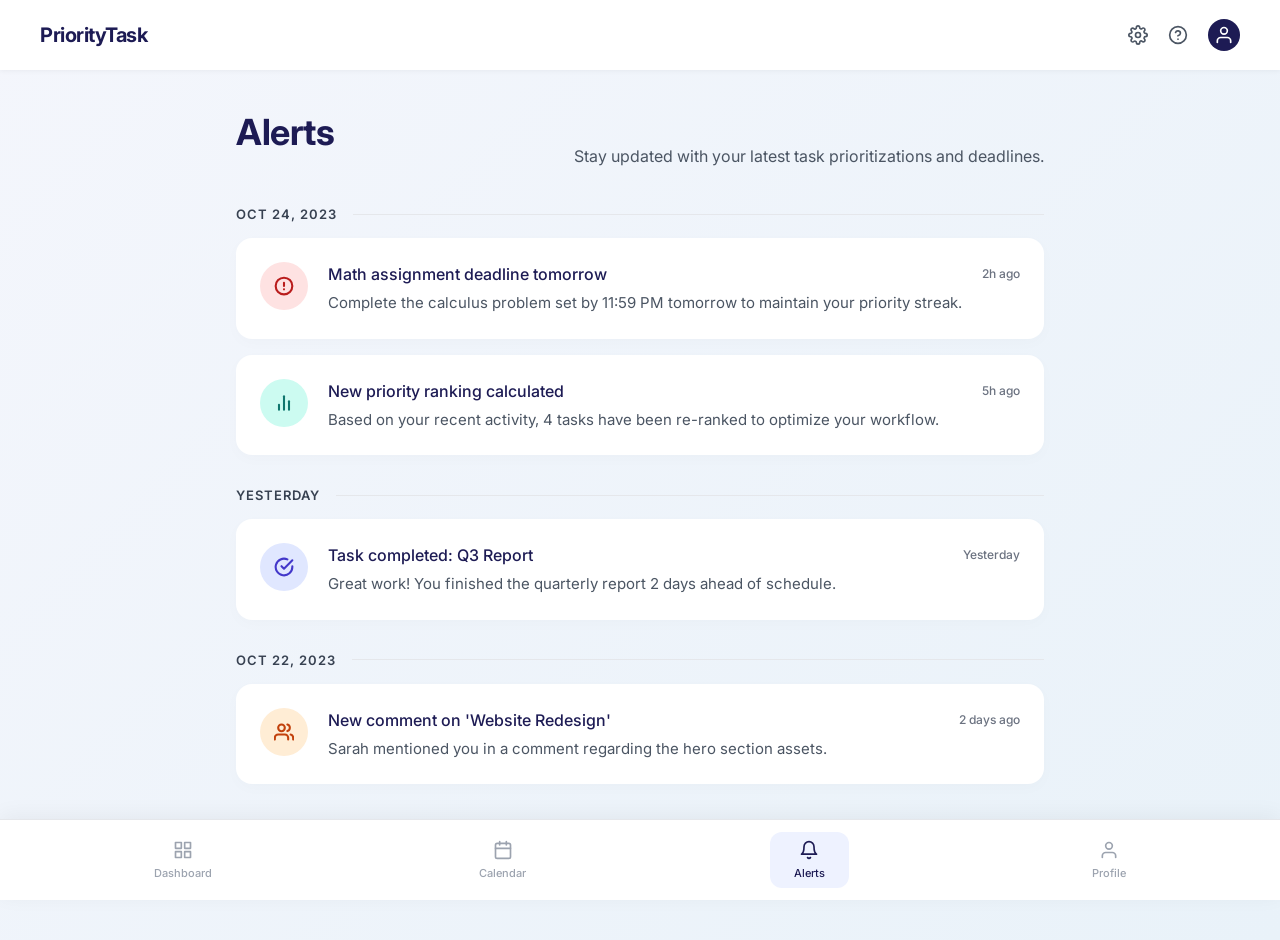
==== frontend/alerts.html @ e5fe0c0c "fe-dashboard" ====
<!DOCTYPE html>
<html lang="en">
<head>
    <meta charset="UTF-8">
    <meta name="viewport" content="width=device-width, initial-scale=1.0">
    <title>PriorityTask - Alerts</title>
    <link href="https://fonts.googleapis.com/css2?family=Inter:wght@400;500;600;700&display=swap" rel="stylesheet">
    <link rel="stylesheet" href="css/style.css">
</head>
<body>

    <nav class="top-nav">
        <div class="logo-text">PriorityTask</div>
        
        <div class="nav-icons">
            <div class="icon-btn">
                <svg width="22" height="22" viewBox="0 0 24 24" fill="none" stroke="currentColor" stroke-width="2" stroke-linecap="round" stroke-linejoin="round"><circle cx="12" cy="12" r="3"/><path d="M19.4 15a1.65 1.65 0 0 0 .33 1.82l.06.06a2 2 0 0 1 0 2.83 2 2 0 0 1-2.83 0l-.06-.06a1.65 1.65 0 0 0-1.82-.33 1.65 1.65 0 0 0-1 1.51V21a2 2 0 0 1-2 2 2 2 0 0 1-2-2v-.09A1.65 1.65 0 0 0 9 19.4a1.65 1.65 0 0 0-1.82.33l-.06.06a2 2 0 0 1-2.83 0 2 2 0 0 1 0-2.83l.06-.06a1.65 1.65 0 0 0 .33-1.82 1.65 1.65 0 0 0-1.51-1H3a2 2 0 0 1-2-2 2 2 0 0 1 2-2h.09A1.65 1.65 0 0 0 4.6 9a1.65 1.65 0 0 0-.33-1.82l-.06-.06a2 2 0 0 1 0-2.83 2 2 0 0 1 2.83 0l.06.06a1.65 1.65 0 0 0 1.82.33H9a1.65 1.65 0 0 0 1-1.51V3a2 2 0 0 1 2-2 2 2 0 0 1 2 2v.09a1.65 1.65 0 0 0 1 1.51 1.65 1.65 0 0 0 1.82-.33l.06-.06a2 2 0 0 1 2.83 0 2 2 0 0 1 0 2.83l-.06.06a1.65 1.65 0 0 0-.33 1.82V9a1.65 1.65 0 0 0 1.51 1H21a2 2 0 0 1 2 2 2 2 0 0 1-2 2h-.09a1.65 1.65 0 0 0-1.51 1z"/></svg>
            </div>
            <div class="icon-btn">
                <svg width="22" height="22" viewBox="0 0 24 24" fill="none" stroke="currentColor" stroke-width="2" stroke-linecap="round" stroke-linejoin="round"><circle cx="12" cy="12" r="10"/><path d="M9.09 9a3 3 0 0 1 5.83 1c0 2-3 3-3 3"/><line x1="12" y1="17" x2="12.01" y2="17"/></svg>
            </div>
            <div class="profile-avatar">
                <svg width="20" height="20" viewBox="0 0 24 24" fill="none" stroke="currentColor" stroke-width="2" stroke-linecap="round" stroke-linejoin="round"><path d="M20 21v-2a4 4 0 0 0-4-4H8a4 4 0 0 0-4 4v2"/><circle cx="12" cy="7" r="4"/></svg>
            </div>
        </div>
    </nav>

    <main class="container">
        
        <header class="page-header">
            <h1 class="page-title">Alerts</h1>
            <p class="page-subtitle">Stay updated with your latest task prioritizations and deadlines.</p>
        </header>

        <div class="date-divider">
            <span class="date-text">OCT 24, 2023</span>
            <div class="date-line"></div>
        </div>

        <div class="alert-card">
            <div class="alert-icon-box bg-red">
                <svg width="20" height="20" viewBox="0 0 24 24" fill="none" stroke="currentColor" stroke-width="2.5" stroke-linecap="round" stroke-linejoin="round"><circle cx="12" cy="12" r="10"/><line x1="12" y1="8" x2="12" y2="12"/><line x1="12" y1="16" x2="12.01" y2="16"/></svg>
            </div>
            <div class="alert-content">
                <h3 class="alert-title">Math assignment deadline tomorrow</h3>
                <p class="alert-desc">Complete the calculus problem set by 11:59 PM tomorrow to maintain your priority streak.</p>
            </div>
            <div class="alert-time">2h ago</div>
        </div>

        <div class="alert-card">
            <div class="alert-icon-box bg-teal">
                <svg width="20" height="20" viewBox="0 0 24 24" fill="none" stroke="currentColor" stroke-width="2.5" stroke-linecap="round" stroke-linejoin="round"><line x1="18" y1="20" x2="18" y2="10"/><line x1="12" y1="20" x2="12" y2="4"/><line x1="6" y1="20" x2="6" y2="14"/></svg>
            </div>
            <div class="alert-content">
                <h3 class="alert-title">New priority ranking calculated</h3>
                <p class="alert-desc">Based on your recent activity, 4 tasks have been re-ranked to optimize your workflow.</p>
            </div>
            <div class="alert-time">5h ago</div>
        </div>

        <div class="date-divider">
            <span class="date-text">YESTERDAY</span>
            <div class="date-line"></div>
        </div>

        <div class="alert-card">
            <div class="alert-icon-box bg-purple">
                <svg width="20" height="20" viewBox="0 0 24 24" fill="none" stroke="currentColor" stroke-width="2.5" stroke-linecap="round" stroke-linejoin="round"><path d="M22 11.08V12a10 10 0 1 1-5.93-9.14"/><polyline points="22 4 12 14.01 9 11.01"/></svg>
            </div>
            <div class="alert-content">
                <h3 class="alert-title">Task completed: Q3 Report</h3>
                <p class="alert-desc">Great work! You finished the quarterly report 2 days ahead of schedule.</p>
            </div>
            <div class="alert-time">Yesterday</div>
        </div>

        <div class="date-divider">
            <span class="date-text">OCT 22, 2023</span>
            <div class="date-line"></div>
        </div>

        <div class="alert-card">
            <div class="alert-icon-box bg-orange">
                <svg width="20" height="20" viewBox="0 0 24 24" fill="none" stroke="currentColor" stroke-width="2.5" stroke-linecap="round" stroke-linejoin="round"><path d="M17 21v-2a4 4 0 0 0-4-4H5a4 4 0 0 0-4 4v2"/><circle cx="9" cy="7" r="4"/><path d="M23 21v-2a4 4 0 0 0-3-3.87"/><path d="M16 3.13a4 4 0 0 1 0 7.75"/></svg>
            </div>
            <div class="alert-content">
                <h3 class="alert-title">New comment on 'Website Redesign'</h3>
                <p class="alert-desc">Sarah mentioned you in a comment regarding the hero section assets.</p>
            </div>
            <div class="alert-time">2 days ago</div>
        </div>

    </main>

    <nav class="bottom-nav">
        <a href="dashboard.html" class="nav-item">
            <svg width="24" height="24" viewBox="0 0 24 24" fill="none" stroke="currentColor" stroke-width="2" stroke-linecap="round" stroke-linejoin="round"><rect x="3" y="3" width="7" height="7"/><rect x="14" y="3" width="7" height="7"/><rect x="14" y="14" width="7" height="7"/><rect x="3" y="14" width="7" height="7"/></svg>
            <span>Dashboard</span>
        </a>
        <a href="calendar.html" class="nav-item">
            <svg width="24" height="24" viewBox="0 0 24 24" fill="none" stroke="currentColor" stroke-width="2" stroke-linecap="round" stroke-linejoin="round"><rect x="3" y="4" width="18" height="18" rx="2" ry="2"/><line x1="16" y1="2" x2="16" y2="6"/><line x1="8" y1="2" x2="8" y2="6"/><line x1="3" y1="10" x2="21" y2="10"/></svg>
            <span>Calendar</span>
        </a>
        
        <a href="alerts.html" class="nav-item active">
            <svg width="24" height="24" viewBox="0 0 24 24" fill="none" stroke="currentColor" stroke-width="2" stroke-linecap="round" stroke-linejoin="round"><path d="M18 8A6 6 0 0 0 6 8c0 7-3 9-3 9h18s-3-2-3-9"/><path d="M13.73 21a2 2 0 0 1-3.46 0"/></svg>
            <span>Alerts</span>
        </a>
        
        <a href="profile.html" class="nav-item">
            <svg width="24" height="24" viewBox="0 0 24 24" fill="none" stroke="currentColor" stroke-width="2" stroke-linecap="round" stroke-linejoin="round"><path d="M20 21v-2a4 4 0 0 0-4-4H8a4 4 0 0 0-4 4v2"/><circle cx="12" cy="7" r="4"/></svg>
            <span>Profile</span>
        </a>
    </nav>

</body>
</html>
---- frontend/css/style.css ----
/*__________________login page_________*/
* {
    box-sizing: border-box;
    margin: 0;
    padding: 0;
    font-family: 'Inter', sans-serif;
}

body {
    background: linear-gradient(135deg, #f4f6fc 0%, #e9f2f9 100%);
    min-height: 100vh;
    display: flex;
    flex-direction: column;
    align-items: center;
    justify-content: center;
    color: #333;
    position: relative;
}

.header {
    text-align: center;
    margin-bottom: 32px;
}

.logo-container {
    display: flex;
    align-items: center;
    justify-content: center;
    gap: 16px;
    margin-bottom: 24px;
}

.logo-icon {
    background-color: #171649;
    width: 52px;
    height: 52px;
    border-radius: 14px;
    display: flex;
    align-items: center;
    justify-content: center;
}

.logo-text {
    font-size: 36px;
    font-weight: 500;
    color: #171649;
    letter-spacing: -0.5px;
}

.subtitle {
    color: #374151;
    font-size: 15px;
    line-height: 1.6;
}

.login-card {
    background: #ffffff;
    width: 100%;
    max-width: 480px;
    padding: 48px;
    border-radius: 32px;
    box-shadow: 0 15px 50px rgba(0, 0, 0, 0.03);
    margin-bottom: 80px;
}

.form-group {
    margin-bottom: 28px;
}

.form-label {
    display: block;
    font-size: 14px;
    color: #374151;
    margin-bottom: 10px;
    font-weight: 400;
}

.input-wrapper {
    position: relative;
    display: flex;
    align-items: center;
}

.input-icon-left {
    position: absolute;
    left: 18px;
    color: #6b7280;
    display: flex;
}

.input-icon-right {
    position: absolute;
    right: 18px;
    color: #6b7280;
    display: flex;
    cursor: pointer; 
    padding: 5px; 
}

.input-icon-right:hover {
    color: #171649; 
}

.form-control {
    width: 100%;
    padding: 16px 16px 16px 48px;
    border: 1px solid #e5e7eb;
    background-color: #f7f8fa;
    border-radius: 12px;
    font-size: 15px;
    color: #1f2937;
    outline: none;
    transition: all 0.2s ease;
}

.form-control:focus {
    border-color: #171649;
    background-color: #ffffff;
}

.btn-submit {
    width: 100%;
    background-color: #171649;
    color: #ffffff;
    border: none;
    padding: 18px;
    border-radius: 12px;
    font-size: 16px;
    font-weight: 500;
    cursor: pointer;
    display: flex;
    align-items: center;
    justify-content: center;
    gap: 12px;
    transition: background-color 0.2s;
    margin-top: 16px;
}

.btn-submit:hover {
    background-color: #27266a;
}

.footer {
    position: absolute;
    bottom: 30px;
    width: 100%;
    padding: 0 60px;
    display: flex;
    justify-content: space-between;
    font-size: 12px;
    color: #9ca3af;
}

.footer-links {
    display: flex;
    gap: 24px;
}

.footer-links a {
    color: #9ca3af;
    text-decoration: none;
}

.footer-links a:hover {
    color: #6b7280;
}

svg {
    width: 20px;
    height: 20px;
}

@media (max-width: 768px) {
    .footer {
        flex-direction: column;
        align-items: center;
        gap: 16px;
        padding: 0 20px;
        bottom: 20px;
    }
    .login-card {
        padding: 32px;
        margin: 0 20px 80px 20px;
        width: calc(100% - 40px);
    }
}


/*__________________dashboard page__________________*/
/* ================= Reset & Base Styles ================= */
        * {
            box-sizing: border-box;
            margin: 0;
            padding: 0;
            font-family: 'Inter', sans-serif;
        }

        body {
            background-color: #f8f9fc;
            color: #1f2937;
            min-height: 100vh;
            padding-bottom: 80px; 
        }

        /* ================= Top Navigation ================= */
        .top-nav {
            width: 100%; 
            background-color: #ffffff;
            height: 70px;
            display: flex;
            align-items: center;
            justify-content: space-between;
            padding: 0 40px;
            box-shadow: 0 1px 5px rgba(0,0,0,0.05);
            position: sticky;
            top: 0;
            z-index: 10;
        }

        .logo-text {
            font-size: 20px;
            font-weight: 700;
            color: #1d1b54;
            letter-spacing: -0.5px;
        }

        .search-bar {
            display: flex;
            align-items: center;
            background-color: #f3f4f6;
            padding: 10px 16px;
            border-radius: 8px;
            width: 400px;
        }

        .search-bar input {
            border: none;
            background: transparent;
            outline: none;
            width: 100%;
            margin-left: 10px;
            font-size: 14px;
            color: #4b5563;
        }

        .search-bar svg {
            color: #9ca3af;
        }

        .profile-icon {
            width: 36px;
            height: 36px;
            background-color: #f3f4f6;
            border-radius: 50%;
            display: flex;
            align-items: center;
            justify-content: center;
            color: #4b5563;
            cursor: pointer;
        }

        /* ================= Main Content Container ================= */
        .container {
            max-width: 1200px;
            margin: 0 auto;
            padding: 40px 20px;
        }

        .page-header {
            margin-bottom: 30px;
        }

        .page-title {
            font-size: 32px;
            color: #1d1b54;
            font-weight: 700;
            margin-bottom: 8px;
        }

        .page-subtitle {
            font-size: 16px;
            color: #4b5563;
        }

        /* ================= Cards Grid ================= */
        .subject-grid {
            display: grid;
            grid-template-columns: repeat(3, 1fr);
            gap: 24px;
            margin-bottom: 40px;
        }

        .card {
            background-color: #ffffff;
            border-radius: 16px;
            padding: 24px;
            box-shadow: 0 4px 15px rgba(0, 0, 0, 0.02);
            display: flex;
            flex-direction: column;
        }

        .card-header-top {
            display: flex;
            justify-content: space-between;
            align-items: flex-start;
            margin-bottom: 20px;
        }

        .icon-box {
            width: 44px;
            height: 44px;
            border-radius: 10px;
            display: flex;
            align-items: center;
            justify-content: center;
        }

        .badge {
            padding: 6px 12px;
            border-radius: 20px;
            font-size: 11px;
            font-weight: 600;
            text-transform: uppercase;
            letter-spacing: 0.5px;
        }

        /* ปรับสีให้ตรงกับภาพต้นฉบับ */
        .bg-high { background-color: #ffe1e1; }
        .text-high { color: #b91c1c; }

        .bg-medium { background-color: #ffe6d5; }
        .text-medium { color: #c2410c; }

        .bg-low { background-color: #7bf1e2; }
        .text-low { color: #0f766e; }
        .badge-low { background-color: #e0f8f5; color: #148f86; }

        .card-title {
            font-size: 20px;
            font-weight: 600;
            color: #1d1b54;
            margin-bottom: 12px;
        }

        .card-desc {
            font-size: 14px;
            color: #4b5563;
            line-height: 1.5;
            flex-grow: 1;
            margin-bottom: 24px;
        }

        .card-footer {
            display: flex;
            align-items: center;
            gap: 8px;
            font-size: 13px;
            color: #111827;
            font-weight: 500;
            border-top: 1px solid #f3f4f6;
            padding-top: 16px;
        }

        .card-footer span {
            font-size: 10px;
            color: #9ca3af;
            display: block;
            font-weight: 600;
            letter-spacing: 0.5px;
            margin-bottom: 2px;
        }

        /* ================= Bottom Banners ================= */
        .action-banners {
            display: grid;
            grid-template-columns: 1fr 1fr;
            gap: 24px;
        }

        .banner {
            background-color: #272c76;
            border-radius: 16px;
            padding: 32px;
            color: #ffffff;
            display: flex;
            flex-direction: column;
            justify-content: center;
        }

        .banner-icon {
            width: 40px;
            height: 40px;
            background-color: rgba(255, 255, 255, 0.1);
            border-radius: 50%;
            display: flex;
            align-items: center;
            justify-content: center;
            margin-bottom: 16px;
        }

        .banner-desc {
            font-size: 15px;
            line-height: 1.5;
            color: #d1d5db;
            margin-bottom: 24px;
            max-width: 90%;
        }

        .banner-link {
            color: #ffffff;
            text-decoration: none;
            font-size: 14px;
            display: flex;
            align-items: center;
            gap: 8px;
            transition: opacity 0.2s;
        }

        .banner-link:hover {
            opacity: 0.8;
        }

        /* ================= Full-Width Bottom Navigation ================= */
        .bottom-nav {
            position: fixed;
            bottom: 0; 
            left: 0; 
            width: 100%;
            background-color: #ffffff;
            display: flex;
            align-items: center;
            justify-content: space-around; 
            padding: 12px 20px;
            border-top: 1px solid #e5e7eb;
            box-shadow: 0 -4px 20px rgba(0, 0, 0, 0.05);
            z-index: 50;
        }

        .nav-item {
            display: flex;
            flex-direction: column;
            align-items: center;
            justify-content: center;
            gap: 6px;
            color: #9ca3af;
            cursor: pointer;
            font-size: 11px;
            font-weight: 500;
            padding: 8px 24px;
            border-radius: 12px;
            transition: all 0.2s;
        }

        .nav-item.active {
            background-color: #e0e7ff;
            color: #1d1b54;
        }

        .nav-item.active svg {
            color: #1d1b54;
        }

        .nav-item:hover:not(.active) {
            color: #4b5563;
        }

        /* ================= Responsive ================= */
        @media (max-width: 992px) {
            .subject-grid {
                grid-template-columns: repeat(2, 1fr);
            }
        }

        @media (max-width: 768px) {
            .subject-grid, .action-banners {
                grid-template-columns: 1fr;
            }
            .top-nav {
                padding: 0 20px;
            }
            .search-bar {
                width: 200px;
            }
            .bottom-nav {
                padding: 12px 10px;
            }
            .nav-item {
                padding: 8px 12px;
            }
        }

/* ______________________ calendar page ______________________ */
/* ================= Reset & Base Styles ================= */
* {
    box-sizing: border-box;
    margin: 0;
    padding: 0;
    font-family: 'Inter', sans-serif;
}

body {
    background-color: #f8f9fc;
    color: #1f2937;
    min-height: 100vh;
    padding-bottom: 80px; 
}

/* ================= Top Navigation ================= */
.top-nav {
    width: 100%;
    background-color: #ffffff;
    height: 70px;
    display: flex;
    align-items: center;
    justify-content: space-between;
    padding: 0 40px;
    box-shadow: 0 1px 5px rgba(0,0,0,0.05);
    position: sticky;
    top: 0;
    z-index: 10;
}

.logo-text {
    font-size: 20px;
    font-weight: 700;
    color: #1d1b54;
    letter-spacing: -0.5px;
}

.nav-links {
    display: flex;
    gap: 32px;
}

.nav-links a {
    text-decoration: none;
    color: #6b7280;
    font-size: 14px;
    font-weight: 500;
    transition: color 0.2s;
}

.nav-links a:hover {
    color: #1d1b54;
}

.nav-links a.active {
    color: #1d1b54;
    font-weight: 700;
}

.profile-icon {
    width: 36px;
    height: 36px;
    background-color: #f3f4f6;
    border-radius: 50%;
    display: flex;
    align-items: center;
    justify-content: center;
    color: #4b5563;
    cursor: pointer;
}

/* ================= Main Container & Header ================= */
.container {
    max-width: 1300px;
    margin: 0 auto;
    padding: 40px 20px;
}

.page-header {
    display: flex;
    justify-content: space-between;
    align-items: flex-end;
    margin-bottom: 32px;
}

.page-title {
    font-size: 36px;
    color: #111827;
    font-weight: 700;
    margin-bottom: 8px;
    letter-spacing: -0.5px;
}

.page-subtitle {
    font-size: 16px;
    color: #4b5563;
}

.header-actions {
    display: flex;
    gap: 12px;
}

.btn {
    padding: 10px 16px;
    border-radius: 8px;
    font-size: 14px;
    font-weight: 600;
    cursor: pointer;
    display: flex;
    align-items: center;
    gap: 8px;
    transition: all 0.2s;
    border: 1px solid #e5e7eb;
    background-color: #ffffff;
    color: #374151;
}

.btn:hover {
    background-color: #f9fafb;
}

.btn-primary {
    background-color: #f8f9fc;
    color: #ffffff;
    border: 1px solid #f3f4f6;
    background: #f1f3f8; 
    color: #ffffff;
    pointer-events: none; 
}

/* ================= Layout Grid (Calendar + Sidebar) ================= */
.main-grid {
    display: grid;
    grid-template-columns: 2fr 1fr;
    gap: 24px;
    margin-bottom: 40px;
}

/* ================= Calendar Section ================= */
.calendar-card {
    background-color: #ffffff;
    border-radius: 16px;
    padding: 32px;
    box-shadow: 0 4px 15px rgba(0, 0, 0, 0.02);
}

.calendar-days-header {
    display: grid;
    grid-template-columns: repeat(7, 1fr);
    text-align: center;
    font-size: 12px;
    font-weight: 600;
    color: #4b5563;
    padding-bottom: 16px;
    border-bottom: 1px solid #f3f4f6;
    margin-bottom: 16px;
    letter-spacing: 0.5px;
}

.calendar-grid {
    display: flex;
    flex-direction: column;
}

.calendar-row {
    display: grid;
    grid-template-columns: repeat(7, 1fr);
    border-bottom: 1px solid #f3f4f6;
}

.calendar-row:last-child {
    border-bottom: none;
}

.day-cell {
    min-height: 100px;
    padding: 12px;
    display: flex;
    flex-direction: column;
    align-items: center;
    position: relative;
    color: #111827;
    font-size: 14px;
    font-weight: 500;
    border-radius: 8px;
}

.day-cell.fade {
    color: #cbd5e1;
}

.day-cell.active {
    background-color: #eef4ff;
    border: 2px solid #a5b4fc;
    color: #1d1b54;
}

.day-number {
    margin-bottom: 8px;
}

.event-dots {
    display: flex;
    gap: 4px;
    position: absolute;
    bottom: 20px;
}

.dot {
    width: 6px;
    height: 6px;
    border-radius: 50%;
}

.dot.red { background-color: #dc2626; }
.dot.green { background-color: #059669; }
.dot.orange { background-color: #ea580c; }

/* ================= Sidebar Section ================= */
.sidebar {
    display: flex;
    flex-direction: column;
    gap: 24px;
}

.tasks-widget {
    background-color: #ffffff;
    border-radius: 16px;
    padding: 32px;
    box-shadow: 0 4px 15px rgba(0, 0, 0, 0.02);
}

.widget-header {
    display: flex;
    justify-content: space-between;
    align-items: center;
    margin-bottom: 24px;
}

.widget-title {
    font-size: 24px;
    font-weight: 600;
    color: #111827;
}

.badge-total {
    background-color: #272c76;
    color: #ffffff;
    font-size: 12px;
    font-weight: 500;
    padding: 6px 12px;
    border-radius: 20px;
}

.task-list {
    display: flex;
    flex-direction: column;
    gap: 16px;
}

.task-card {
    background-color: #fbfbfc;
    border-radius: 12px;
    padding: 20px;
    position: relative;
    overflow: hidden;
}

.task-card::before {
    content: '';
    position: absolute;
    left: 0;
    top: 0;
    bottom: 0;
    width: 4px;
}

.task-card.high::before { background-color: #dc2626; }
.task-card.medium::before { background-color: #ea580c; }
.task-card.low::before { background-color: #059669; }

.task-top-row {
    display: flex;
    justify-content: space-between;
    align-items: center;
    margin-bottom: 12px;
}

.task-badge {
    padding: 4px 10px;
    border-radius: 12px;
    font-size: 10px;
    font-weight: 700;
    text-transform: uppercase;
    letter-spacing: 0.5px;
}

.bg-high { background-color: #fee2e2; color: #b91c1c; }
.bg-medium { background-color: #ffedd5; color: #c2410c; }
.bg-low { background-color: #d1fae5; color: #047857; }

.task-time {
    font-size: 12px;
    color: #4b5563;
    font-weight: 500;
}

.task-title {
    font-size: 15px;
    font-weight: 600;
    color: #111827;
    margin-bottom: 6px;
}

.task-desc {
    font-size: 13px;
    color: #6b7280;
    line-height: 1.5;
}

.milestone-widget {
    background: linear-gradient(145deg, #f8faff 0%, #ffffff 100%);
    border: 1px solid #eff6ff;
    border-radius: 16px;
    padding: 32px;
    box-shadow: 0 4px 15px rgba(235, 240, 255, 0.5);
    position: relative;
    overflow: hidden;
}

.milestone-header {
    display: flex;
    align-items: center;
    gap: 8px;
    margin-bottom: 16px;
    color: #c7d2fe;
}

.milestone-header span {
    font-size: 11px;
    font-weight: 700;
    letter-spacing: 1px;
}

.milestone-title {
    font-size: 24px;
    font-weight: 600;
    color: #e0e7ff;
    margin-bottom: 12px;
}

.milestone-desc {
    font-size: 13px;
    color: #c7d2fe;
    line-height: 1.6;
}

/* ================= Full-Width Bottom Navigation ================= */
.bottom-nav {
    position: fixed;
    bottom: 0;
    left: 0;
    width: 100%;
    background-color: #ffffff;
    display: flex;
    align-items: center;
    justify-content: space-around;
    padding: 12px 20px;
    border-top: 1px solid #e5e7eb;
    box-shadow: 0 -4px 20px rgba(0, 0, 0, 0.05);
    z-index: 50;
}

.nav-item {
    display: flex;
    flex-direction: column;
    align-items: center;
    justify-content: center;
    gap: 6px;
    color: #9ca3af;
    cursor: pointer;
    font-size: 11px;
    font-weight: 500;
    padding: 8px 24px;
    border-radius: 12px;
    transition: all 0.2s;

    text-decoration: none;
}

.nav-item.active {
    background-color: #eef2ff;
    color: #1d1b54;
}

.nav-item.active svg {
    color: #1d1b54;
}

.nav-item:hover:not(.active) {
    color: #4b5563;
}

@media (max-width: 1024px) {
    .main-grid {
        grid-template-columns: 1fr;
    }
}
@media (max-width: 768px) {
    .top-nav {
        padding: 0 20px;
    }
    .nav-links {
        display: none; 
    }
    .page-header {
        flex-direction: column;
        align-items: flex-start;
        gap: 20px;
    }
    .bottom-nav {
        padding: 12px 10px;
    }
    .nav-item {
        padding: 8px 12px;
    }
}

/*________________________alerts page_______________________*/
/* ================= Reset & Base Styles ================= */
* {
    box-sizing: border-box;
    margin: 0;
    padding: 0;
    font-family: 'Inter', sans-serif;
}

body {
    background-color: #f8f9fc;
    color: #1f2937;
    min-height: 100vh;
    padding-bottom: 90px;
}

/* ================= Top Navigation ================= */
.top-nav {
    width: 100%;
    background-color: #ffffff;
    height: 70px;
    display: flex;
    align-items: center;
    justify-content: space-between;
    padding: 0 40px;
    box-shadow: 0 1px 5px rgba(0,0,0,0.05);
    position: sticky;
    top: 0;
    z-index: 10;
}

.logo-text {
    font-size: 20px;
    font-weight: 700;
    color: #1d1b54;
    letter-spacing: -0.5px;
}

.nav-icons {
    display: flex;
    align-items: center;
    gap: 20px;
    color: #4b5563;
}

.icon-btn {
    cursor: pointer;
    display: flex;
    align-items: center;
    justify-content: center;
    transition: color 0.2s;
}

.icon-btn:hover {
    color: #1d1b54;
}

.profile-avatar {
    width: 32px;
    height: 32px;
    background-color: #1d1b54;
    border-radius: 50%;
    display: flex;
    align-items: center;
    justify-content: center;
    color: #ffffff;
    cursor: pointer;
    overflow: hidden;
}

/* ================= Main Container ================= */
.container {
    max-width: 860px; /* บีบให้แคบกว่าหน้า Dashboard ให้อ่านง่าย */
    margin: 0 auto;
    padding: 40px 20px;
}

.page-header {
    margin-bottom: 40px;
}

.page-title {
    font-size: 36px;
    color: #1d1b54;
    font-weight: 700;
    margin-bottom: 12px;
    letter-spacing: -0.5px;
}

.page-subtitle {
    font-size: 16px;
    color: #4b5563;
}

/* ================= Date Divider ================= */
.date-divider {
    display: flex;
    align-items: center;
    gap: 16px;
    margin: 32px 0 16px 0;
}

.date-text {
    font-size: 13px;
    font-weight: 600;
    color: #374151;
    text-transform: uppercase;
    letter-spacing: 1px;
}

.date-line {
    flex-grow: 1;
    height: 1px;
    background-color: #e5e7eb;
}

/* ================= Alert Cards ================= */
.alert-card {
    background-color: #ffffff;
    border-radius: 16px;
    padding: 24px;
    margin-bottom: 16px;
    box-shadow: 0 4px 15px rgba(0, 0, 0, 0.02);
    display: flex;
    gap: 20px;
    align-items: flex-start;
    transition: transform 0.2s ease, box-shadow 0.2s ease;
}

.alert-card:hover {
    transform: translateY(-2px);
    box-shadow: 0 8px 25px rgba(0, 0, 0, 0.04);
}

.alert-icon-box {
    width: 48px;
    height: 48px;
    border-radius: 50%;
    display: flex;
    align-items: center;
    justify-content: center;
    flex-shrink: 0;
}

/* Alert Colors */
.bg-red { background-color: #fee2e2; color: #b91c1c; }
.bg-teal { background-color: #ccfbf1; color: #0f766e; }
.bg-purple { background-color: #e0e7ff; color: #4338ca; }
.bg-orange { background-color: #ffedd5; color: #c2410c; }

.alert-content {
    flex-grow: 1;
}

.alert-title {
    font-size: 16px;
    font-weight: 500;
    color: #1d1b54;
    margin-bottom: 8px;
    margin-top: 2px;
}

.alert-desc {
    font-size: 15px;
    color: #4b5563;
    line-height: 1.5;
}

.alert-time {
    font-size: 12px;
    color: #6b7280;
    font-weight: 500;
    white-space: nowrap;
    margin-top: 4px;
}

/* ================= Bottom Navigation ================= */
.bottom-nav {
    position: fixed;
    bottom: 0;
    left: 0;
    width: 100%;
    background-color: #ffffff;
    display: flex;
    align-items: center;
    justify-content: space-around;
    padding: 12px 20px;
    border-top: 1px solid #e5e7eb;
    box-shadow: 0 -4px 20px rgba(0, 0, 0, 0.05);
    z-index: 50;
}

.nav-item {
    display: flex;
    flex-direction: column;
    align-items: center;
    justify-content: center;
    gap: 6px;
    color: #9ca3af;
    cursor: pointer;
    font-size: 11px;
    font-weight: 500;
    padding: 8px 24px;
    border-radius: 12px;
    transition: all 0.2s;
    text-decoration: none; 
}

.nav-item.active {
    background-color: #eef2ff;
    color: #1d1b54;
}

.nav-item.active svg {
    color: #1d1b54;
}

.nav-item:hover:not(.active) {
    color: #4b5563;
}

/* ================= Responsive ================= */
@media (max-width: 768px) {
    .top-nav { padding: 0 20px; }
    .bottom-nav { padding: 12px 10px; }
    .nav-item { padding: 8px 12px; }
    .alert-card {
        flex-direction: column;
        position: relative;
    }
    .alert-time {
        position: absolute;
        top: 24px;
        right: 24px;
    }
}

/*_______________________profile page_______________________*/
/* ================= Reset & Base Styles ================= */
* {
    box-sizing: border-box;
    margin: 0;
    padding: 0;
    font-family: 'Inter', sans-serif;
}

body {
    background-color: #f8f9fc;
    color: #1f2937;
    min-height: 100vh;
    padding-bottom: 100px; 
}

/* ================= Top Navigation ================= */
.top-nav {
    width: 100%;
    background-color: #ffffff;
    height: 70px;
    display: flex;
    align-items: center;
    justify-content: space-between;
    padding: 0 40px;
    box-shadow: 0 1px 5px rgba(0,0,0,0.05);
    position: sticky;
    top: 0;
    z-index: 10;
}

.logo-text {
    font-size: 20px;
    font-weight: 700;
    color: #1d1b54;
    letter-spacing: -0.5px;
}

.search-bar {
    display: flex;
    align-items: center;
    background-color: #f3f4f6;
    padding: 10px 16px;
    border-radius: 8px;
    width: 350px;
}

.search-bar input {
    border: none;
    background: transparent;
    outline: none;
    width: 100%;
    margin-left: 10px;
    font-size: 14px;
    color: #4b5563;
}

.search-bar svg {
    color: #9ca3af;
}

.profile-icon {
    width: 36px;
    height: 36px;
    background-color: #f3f4f6;
    border-radius: 50%;
    display: flex;
    align-items: center;
    justify-content: center;
    color: #4b5563;
    cursor: pointer;
}

/* ================= Main Container ================= */
.container {
    max-width: 1000px;
    margin: 0 auto;
    padding: 40px 20px;
}

/* ================= Profile Header Card ================= */
.profile-card {
    background-color: #ffffff;
    border-radius: 24px;
    padding: 40px;
    display: flex;
    align-items: center;
    gap: 40px;
    box-shadow: 0 4px 20px rgba(0, 0, 0, 0.02);
    margin-bottom: 24px;
}

.avatar-wrapper {
    position: relative;
    flex-shrink: 0;
}

/* สร้างวงกลมพื้นหลังแทนรูปภาพชั่วคราว (หรือใช้ tag img แทนได้) */
.avatar-img {
    width: 140px;
    height: 140px;
    border-radius: 50%;
    background-color: #0b132b; /* สีเข้มเหมือนรูปต้นฉบับ */
    object-fit: cover;
    box-shadow: 0 8px 24px rgba(0,0,0,0.1);
    border: 4px solid #ffffff;
}

.edit-badge {
    position: absolute;
    bottom: 5px;
    right: 5px;
    background-color: #1d1b54;
    color: #ffffff;
    width: 32px;
    height: 32px;
    border-radius: 50%;
    display: flex;
    align-items: center;
    justify-content: center;
    border: 3px solid #ffffff;
    cursor: pointer;
    transition: transform 0.2s;
}

.edit-badge:hover {
    transform: scale(1.1);
}

.profile-info {
    flex-grow: 1;
}

.profile-name {
    font-size: 32px;
    font-weight: 700;
    color: #1d1b54;
    margin-bottom: 4px;
    letter-spacing: -0.5px;
}

.profile-email {
    font-size: 15px;
    color: #4b5563;
    margin-bottom: 16px;
}

.profile-bio {
    font-size: 15px;
    color: #374151;
    line-height: 1.6;
    margin-bottom: 20px;
    max-width: 600px;
}

.profile-tags {
    display: flex;
    gap: 12px;
    flex-wrap: wrap;
}

.tag {
    background-color: #f3f4f6;
    padding: 6px 16px;
    border-radius: 20px;
    font-size: 13px;
    font-weight: 600;
    color: #374151;
    display: flex;
    align-items: center;
    gap: 8px;
}

.tag svg {
    color: #0f766e; /* สีเขียวอมฟ้าสำหรับไอคอนใน Tag */
}
.tag.orange-tag svg {
    color: #ea580c; /* สีส้มสำหรับไอคอนวิศวะ */
}

/* ================= Content Grid (2 Columns) ================= */
.content-grid {
    display: grid;
    grid-template-columns: 1fr 1fr;
    gap: 24px;
}

.card-box {
    background-color: #ffffff;
    border-radius: 24px;
    padding: 32px;
    box-shadow: 0 4px 20px rgba(0, 0, 0, 0.02);
}

.card-header {
    display: flex;
    align-items: center;
    gap: 12px;
    margin-bottom: 24px;
}

.card-icon {
    width: 40px;
    height: 40px;
    border-radius: 12px;
    display: flex;
    align-items: center;
    justify-content: center;
}

.bg-light-blue { background-color: #eff6ff; color: #1d1b54; }
.bg-light-teal { background-color: #f0fdfa; color: #0f766e; }

.card-title {
    font-size: 22px;
    font-weight: 600;
    color: #1d1b54;
}

/* Settings List */
.settings-list {
    display: flex;
    flex-direction: column;
}

.setting-item {
    display: flex;
    align-items: center;
    justify-content: space-between;
    padding: 20px 0;
    cursor: pointer;
    border-bottom: 1px solid #f3f4f6;
    transition: opacity 0.2s;
}

.setting-item:last-child {
    border-bottom: none;
    padding-bottom: 0;
}

.setting-item:hover {
    opacity: 0.7;
}

.setting-item-left {
    display: flex;
    align-items: center;
    gap: 16px;
    font-size: 15px;
    font-weight: 600;
    color: #111827;
}

.setting-item-left svg {
    color: #6b7280;
}

.chevron-icon {
    color: #9ca3af;
}

/* Task History */
.task-history-list {
    display: flex;
    flex-direction: column;
    gap: 16px;
    margin-bottom: 24px;
}

.history-item {
    background-color: #f8f9fc;
    border-radius: 16px;
    padding: 20px;
}

.history-item-top {
    display: flex;
    justify-content: space-between;
    align-items: center;
    margin-bottom: 8px;
}

.history-title {
    font-size: 15px;
    font-weight: 600;
    color: #111827;
}

.badge-completed {
    background-color: #ccfbf1;
    color: #0f766e;
    font-size: 11px;
    font-weight: 600;
    padding: 4px 10px;
    border-radius: 12px;
}

.history-date {
    font-size: 13px;
    color: #6b7280;
}

.view-all-link {
    display: block;
    text-align: center;
    color: #0f766e;
    font-size: 15px;
    font-weight: 500;
    text-decoration: none;
    transition: opacity 0.2s;
}

.view-all-link:hover {
    opacity: 0.7;
}

/* ================= Sign Out Button ================= */
.btn-signout {
    display: flex;
    align-items: center;
    justify-content: center;
    gap: 8px;
    margin: 40px auto 0 auto;
    padding: 12px 32px;
    border: 1px solid #fca5a5;
    background-color: transparent;
    color: #dc2626;
    font-size: 15px;
    font-weight: 500;
    border-radius: 30px;
    cursor: pointer;
    transition: all 0.2s;
}

.btn-signout:hover {
    background-color: #fef2f2;
}

/* ================= Bottom Navigation ================= */
.bottom-nav {
    position: fixed;
    bottom: 0;
    left: 0;
    width: 100%;
    background-color: #ffffff;
    display: flex;
    align-items: center;
    justify-content: space-around;
    padding: 12px 20px;
    border-top: 1px solid #e5e7eb;
    box-shadow: 0 -4px 20px rgba(0, 0, 0, 0.05);
    z-index: 50;
}

.nav-item {
    display: flex;
    flex-direction: column;
    align-items: center;
    justify-content: center;
    gap: 6px;
    color: #9ca3af;
    cursor: pointer;
    font-size: 11px;
    font-weight: 500;
    padding: 8px 24px;
    border-radius: 12px;
    transition: all 0.2s;
    text-decoration: none;
}

.nav-item.active {
    background-color: #eef2ff;
    color: #1d1b54;
}

.nav-item.active svg {
    color: #1d1b54;
}

.nav-item:hover:not(.active) {
    color: #4b5563;
}

/* ================= Responsive ================= */
@media (max-width: 850px) {
    .content-grid {
        grid-template-columns: 1fr;
    }
}

@media (max-width: 768px) {
    .top-nav {
        padding: 0 20px;
    }
    .search-bar {
        display: none; 
    }
    .profile-card {
        flex-direction: column;
        text-align: center;
        padding: 30px 20px;
        gap: 20px;
    }
    .profile-tags {
        justify-content: center;
    }
    .bottom-nav {
        padding: 12px 10px;
    }
    .nav-item {
        padding: 8px 10px;
    }
}
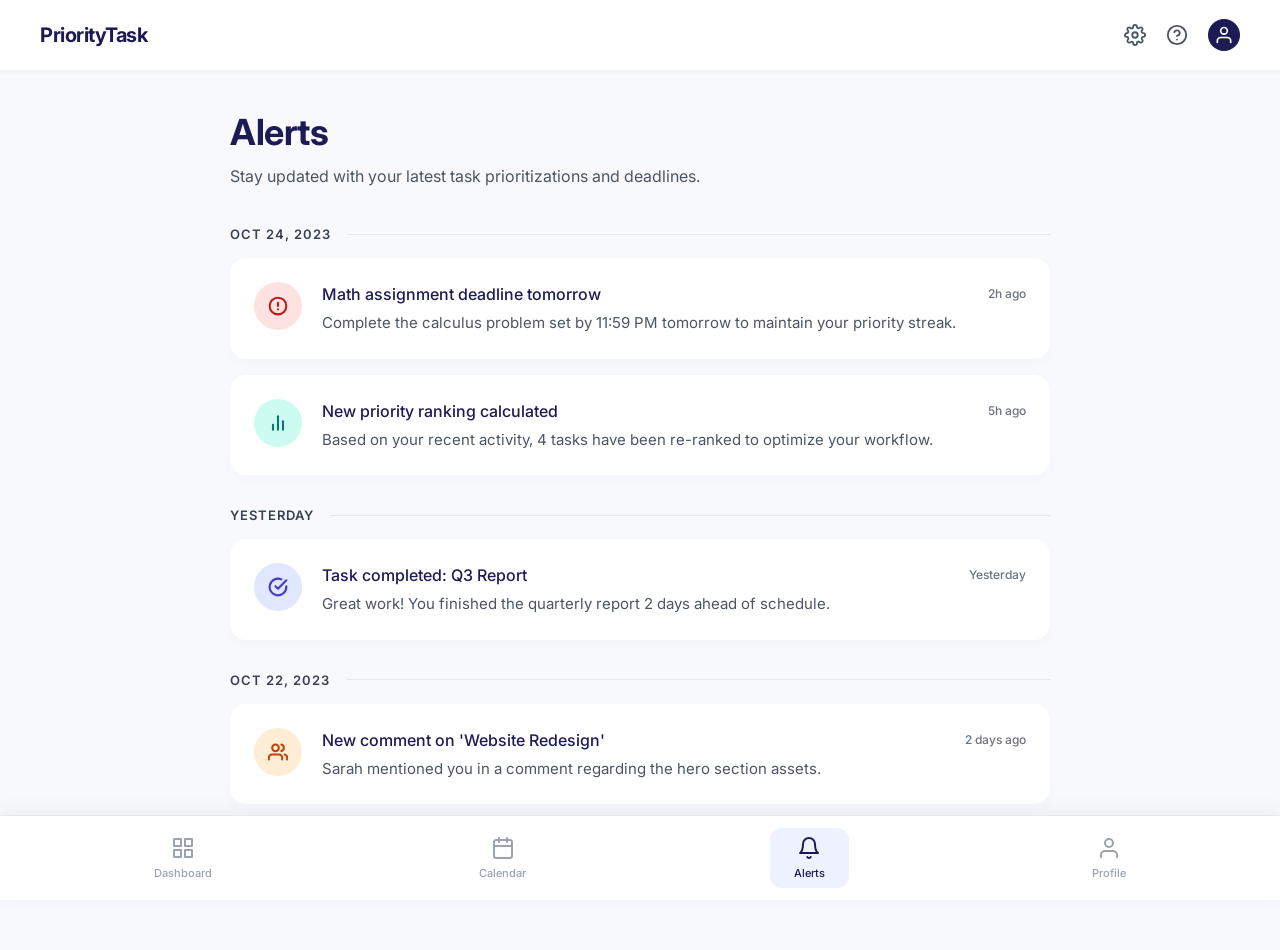
==== commit 03e506b0: "split code html css js" ====
--- a/frontend/alerts.html
+++ b/frontend/alerts.html
@@ -5,7 +5,7 @@
     <meta name="viewport" content="width=device-width, initial-scale=1.0">
     <title>PriorityTask - Alerts</title>
     <link href="https://fonts.googleapis.com/css2?family=Inter:wght@400;500;600;700&display=swap" rel="stylesheet">
-    <link rel="stylesheet" href="css/style.css">
+    <link rel="stylesheet" href="css/alerts.css">
 </head>
 <body>
 
--- a/frontend/css/alerts.css
+++ b/frontend/css/alerts.css
@@ -0,0 +1,236 @@
+/*________________________alerts page_______________________*/
+/* ================= Reset & Base Styles ================= */
+* {
+    box-sizing: border-box;
+    margin: 0;
+    padding: 0;
+    font-family: 'Inter', sans-serif;
+}
+
+body {
+    background-color: #f8f9fc;
+    color: #1f2937;
+    min-height: 100vh;
+    padding-bottom: 90px;
+}
+
+/* ================= Top Navigation ================= */
+.top-nav {
+    width: 100%;
+    background-color: #ffffff;
+    height: 70px;
+    display: flex;
+    align-items: center;
+    justify-content: space-between;
+    padding: 0 40px;
+    box-shadow: 0 1px 5px rgba(0,0,0,0.05);
+    position: sticky;
+    top: 0;
+    z-index: 10;
+}
+
+.logo-text {
+    font-size: 20px;
+    font-weight: 700;
+    color: #1d1b54;
+    letter-spacing: -0.5px;
+}
+
+.nav-icons {
+    display: flex;
+    align-items: center;
+    gap: 20px;
+    color: #4b5563;
+}
+
+.icon-btn {
+    cursor: pointer;
+    display: flex;
+    align-items: center;
+    justify-content: center;
+    transition: color 0.2s;
+}
+
+.icon-btn:hover {
+    color: #1d1b54;
+}
+
+.profile-avatar {
+    width: 32px;
+    height: 32px;
+    background-color: #1d1b54;
+    border-radius: 50%;
+    display: flex;
+    align-items: center;
+    justify-content: center;
+    color: #ffffff;
+    cursor: pointer;
+    overflow: hidden;
+}
+
+/* ================= Main Container ================= */
+.container {
+    max-width: 860px; /* บีบให้แคบกว่าหน้า Dashboard ให้อ่านง่าย */
+    margin: 0 auto;
+    padding: 40px 20px;
+}
+
+.page-header {
+    margin-bottom: 40px;
+}
+
+.page-title {
+    font-size: 36px;
+    color: #1d1b54;
+    font-weight: 700;
+    margin-bottom: 12px;
+    letter-spacing: -0.5px;
+}
+
+.page-subtitle {
+    font-size: 16px;
+    color: #4b5563;
+}
+
+/* ================= Date Divider ================= */
+.date-divider {
+    display: flex;
+    align-items: center;
+    gap: 16px;
+    margin: 32px 0 16px 0;
+}
+
+.date-text {
+    font-size: 13px;
+    font-weight: 600;
+    color: #374151;
+    text-transform: uppercase;
+    letter-spacing: 1px;
+}
+
+.date-line {
+    flex-grow: 1;
+    height: 1px;
+    background-color: #e5e7eb;
+}
+
+/* ================= Alert Cards ================= */
+.alert-card {
+    background-color: #ffffff;
+    border-radius: 16px;
+    padding: 24px;
+    margin-bottom: 16px;
+    box-shadow: 0 4px 15px rgba(0, 0, 0, 0.02);
+    display: flex;
+    gap: 20px;
+    align-items: flex-start;
+    transition: transform 0.2s ease, box-shadow 0.2s ease;
+}
+
+.alert-card:hover {
+    transform: translateY(-2px);
+    box-shadow: 0 8px 25px rgba(0, 0, 0, 0.04);
+}
+
+.alert-icon-box {
+    width: 48px;
+    height: 48px;
+    border-radius: 50%;
+    display: flex;
+    align-items: center;
+    justify-content: center;
+    flex-shrink: 0;
+}
+
+/* Alert Colors */
+.bg-red { background-color: #fee2e2; color: #b91c1c; }
+.bg-teal { background-color: #ccfbf1; color: #0f766e; }
+.bg-purple { background-color: #e0e7ff; color: #4338ca; }
+.bg-orange { background-color: #ffedd5; color: #c2410c; }
+
+.alert-content {
+    flex-grow: 1;
+}
+
+.alert-title {
+    font-size: 16px;
+    font-weight: 500;
+    color: #1d1b54;
+    margin-bottom: 8px;
+    margin-top: 2px;
+}
+
+.alert-desc {
+    font-size: 15px;
+    color: #4b5563;
+    line-height: 1.5;
+}
+
+.alert-time {
+    font-size: 12px;
+    color: #6b7280;
+    font-weight: 500;
+    white-space: nowrap;
+    margin-top: 4px;
+}
+
+/* ================= Bottom Navigation ================= */
+.bottom-nav {
+    position: fixed;
+    bottom: 0;
+    left: 0;
+    width: 100%;
+    background-color: #ffffff;
+    display: flex;
+    align-items: center;
+    justify-content: space-around;
+    padding: 12px 20px;
+    border-top: 1px solid #e5e7eb;
+    box-shadow: 0 -4px 20px rgba(0, 0, 0, 0.05);
+    z-index: 50;
+}
+
+.nav-item {
+    display: flex;
+    flex-direction: column;
+    align-items: center;
+    justify-content: center;
+    gap: 6px;
+    color: #9ca3af;
+    cursor: pointer;
+    font-size: 11px;
+    font-weight: 500;
+    padding: 8px 24px;
+    border-radius: 12px;
+    transition: all 0.2s;
+    text-decoration: none; 
+}
+
+.nav-item.active {
+    background-color: #eef2ff;
+    color: #1d1b54;
+}
+
+.nav-item.active svg {
+    color: #1d1b54;
+}
+
+.nav-item:hover:not(.active) {
+    color: #4b5563;
+}
+
+/* ================= Responsive ================= */
+@media (max-width: 768px) {
+    .top-nav { padding: 0 20px; }
+    .bottom-nav { padding: 12px 10px; }
+    .nav-item { padding: 8px 12px; }
+    .alert-card {
+        flex-direction: column;
+        position: relative;
+    }
+    .alert-time {
+        position: absolute;
+        top: 24px;
+        right: 24px;
+    }
+}
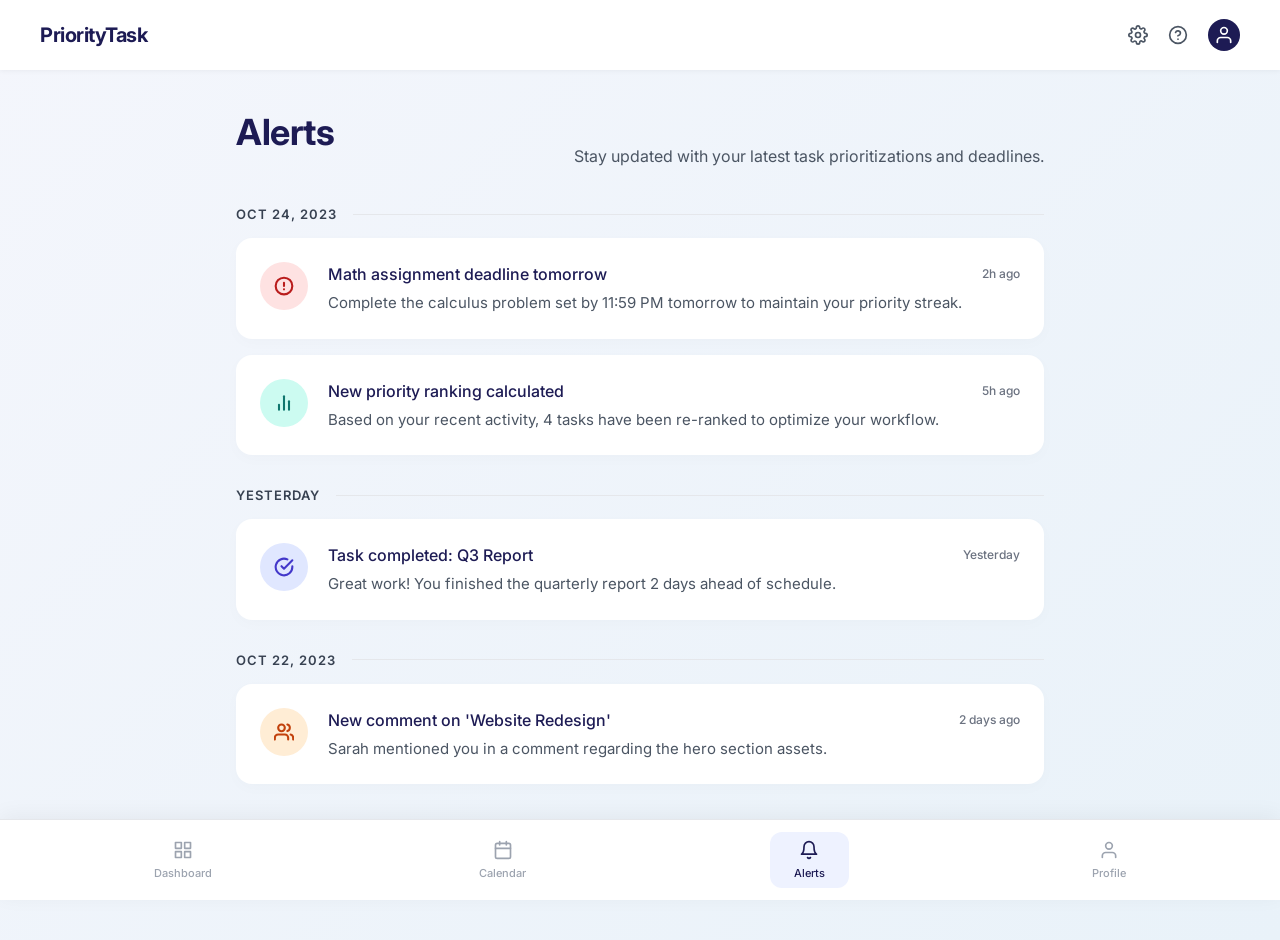
==== commit ea24aad1: "frontend" ====
--- a/frontend/alerts.html
+++ b/frontend/alerts.html
@@ -5,7 +5,7 @@
     <meta name="viewport" content="width=device-width, initial-scale=1.0">
     <title>PriorityTask - Alerts</title>
     <link href="https://fonts.googleapis.com/css2?family=Inter:wght@400;500;600;700&display=swap" rel="stylesheet">
-    <link rel="stylesheet" href="css/alerts.css">
+    <link rel="stylesheet" href="css/style.css">
 </head>
 <body>
 
--- a/frontend/css/style.css
+++ b/frontend/css/style.css
@@ -0,0 +1,1571 @@
+/*__________________login page_________*/
+* {
+    box-sizing: border-box;
+    margin: 0;
+    padding: 0;
+    font-family: 'Inter', sans-serif;
+}
+
+body {
+    background: linear-gradient(135deg, #f4f6fc 0%, #e9f2f9 100%);
+    min-height: 100vh;
+    display: flex;
+    flex-direction: column;
+    align-items: center;
+    justify-content: center;
+    color: #333;
+    position: relative;
+}
+
+.header {
+    text-align: center;
+    margin-bottom: 32px;
+}
+
+.logo-container {
+    display: flex;
+    align-items: center;
+    justify-content: center;
+    gap: 16px;
+    margin-bottom: 24px;
+}
+
+.logo-icon {
+    background-color: #171649;
+    width: 52px;
+    height: 52px;
+    border-radius: 14px;
+    display: flex;
+    align-items: center;
+    justify-content: center;
+}
+
+.logo-text {
+    font-size: 36px;
+    font-weight: 500;
+    color: #171649;
+    letter-spacing: -0.5px;
+}
+
+.subtitle {
+    color: #374151;
+    font-size: 15px;
+    line-height: 1.6;
+}
+
+.login-card {
+    background: #ffffff;
+    width: 100%;
+    max-width: 480px;
+    padding: 48px;
+    border-radius: 32px;
+    box-shadow: 0 15px 50px rgba(0, 0, 0, 0.03);
+    margin-bottom: 80px;
+}
+
+.form-group {
+    margin-bottom: 28px;
+}
+
+.form-label {
+    display: block;
+    font-size: 14px;
+    color: #374151;
+    margin-bottom: 10px;
+    font-weight: 400;
+}
+
+.input-wrapper {
+    position: relative;
+    display: flex;
+    align-items: center;
+}
+
+.input-icon-left {
+    position: absolute;
+    left: 18px;
+    color: #6b7280;
+    display: flex;
+}
+
+.input-icon-right {
+    position: absolute;
+    right: 18px;
+    color: #6b7280;
+    display: flex;
+    cursor: pointer; 
+    padding: 5px; 
+}
+
+.input-icon-right:hover {
+    color: #171649; 
+}
+
+.form-control {
+    width: 100%;
+    padding: 16px 16px 16px 48px;
+    border: 1px solid #e5e7eb;
+    background-color: #f7f8fa;
+    border-radius: 12px;
+    font-size: 15px;
+    color: #1f2937;
+    outline: none;
+    transition: all 0.2s ease;
+}
+
+.form-control:focus {
+    border-color: #171649;
+    background-color: #ffffff;
+}
+
+.btn-submit {
+    width: 100%;
+    background-color: #171649;
+    color: #ffffff;
+    border: none;
+    padding: 18px;
+    border-radius: 12px;
+    font-size: 16px;
+    font-weight: 500;
+    cursor: pointer;
+    display: flex;
+    align-items: center;
+    justify-content: center;
+    gap: 12px;
+    transition: background-color 0.2s;
+    margin-top: 16px;
+}
+
+.btn-submit:hover {
+    background-color: #27266a;
+}
+
+.footer {
+    position: absolute;
+    bottom: 30px;
+    width: 100%;
+    padding: 0 60px;
+    display: flex;
+    justify-content: space-between;
+    font-size: 12px;
+    color: #9ca3af;
+}
+
+.footer-links {
+    display: flex;
+    gap: 24px;
+}
+
+.footer-links a {
+    color: #9ca3af;
+    text-decoration: none;
+}
+
+.footer-links a:hover {
+    color: #6b7280;
+}
+
+svg {
+    width: 20px;
+    height: 20px;
+}
+
+@media (max-width: 768px) {
+    .footer {
+        flex-direction: column;
+        align-items: center;
+        gap: 16px;
+        padding: 0 20px;
+        bottom: 20px;
+    }
+    .login-card {
+        padding: 32px;
+        margin: 0 20px 80px 20px;
+        width: calc(100% - 40px);
+    }
+}
+
+
+/*__________________dashboard page__________________*/
+/* ================= Reset & Base Styles ================= */
+        * {
+            box-sizing: border-box;
+            margin: 0;
+            padding: 0;
+            font-family: 'Inter', sans-serif;
+        }
+
+        body {
+            background-color: #f8f9fc;
+            color: #1f2937;
+            min-height: 100vh;
+            padding-bottom: 80px; 
+        }
+
+        /* ================= Top Navigation ================= */
+        .top-nav {
+            width: 100%; 
+            background-color: #ffffff;
+            height: 70px;
+            display: flex;
+            align-items: center;
+            justify-content: space-between;
+            padding: 0 40px;
+            box-shadow: 0 1px 5px rgba(0,0,0,0.05);
+            position: sticky;
+            top: 0;
+            z-index: 10;
+        }
+
+        .logo-text {
+            font-size: 20px;
+            font-weight: 700;
+            color: #1d1b54;
+            letter-spacing: -0.5px;
+        }
+
+        .search-bar {
+            display: flex;
+            align-items: center;
+            background-color: #f3f4f6;
+            padding: 10px 16px;
+            border-radius: 8px;
+            width: 400px;
+        }
+
+        .search-bar input {
+            border: none;
+            background: transparent;
+            outline: none;
+            width: 100%;
+            margin-left: 10px;
+            font-size: 14px;
+            color: #4b5563;
+        }
+
+        .search-bar svg {
+            color: #9ca3af;
+        }
+
+        .profile-icon {
+            width: 36px;
+            height: 36px;
+            background-color: #f3f4f6;
+            border-radius: 50%;
+            display: flex;
+            align-items: center;
+            justify-content: center;
+            color: #4b5563;
+            cursor: pointer;
+        }
+
+        /* ================= Main Content Container ================= */
+        .container {
+            max-width: 1200px;
+            margin: 0 auto;
+            padding: 40px 20px;
+        }
+
+        .page-header {
+            margin-bottom: 30px;
+        }
+
+        .page-title {
+            font-size: 32px;
+            color: #1d1b54;
+            font-weight: 700;
+            margin-bottom: 8px;
+        }
+
+        .page-subtitle {
+            font-size: 16px;
+            color: #4b5563;
+        }
+
+        /* ================= Cards Grid ================= */
+        .subject-grid {
+            display: grid;
+            grid-template-columns: repeat(3, 1fr);
+            gap: 24px;
+            margin-bottom: 40px;
+        }
+
+        .card {
+            background-color: #ffffff;
+            border-radius: 16px;
+            padding: 24px;
+            box-shadow: 0 4px 15px rgba(0, 0, 0, 0.02);
+            display: flex;
+            flex-direction: column;
+        }
+
+        .card-header-top {
+            display: flex;
+            justify-content: space-between;
+            align-items: flex-start;
+            margin-bottom: 20px;
+        }
+
+        .icon-box {
+            width: 44px;
+            height: 44px;
+            border-radius: 10px;
+            display: flex;
+            align-items: center;
+            justify-content: center;
+        }
+
+        .badge {
+            padding: 6px 12px;
+            border-radius: 20px;
+            font-size: 11px;
+            font-weight: 600;
+            text-transform: uppercase;
+            letter-spacing: 0.5px;
+        }
+
+        /* ปรับสีให้ตรงกับภาพต้นฉบับ */
+        .bg-high { background-color: #ffe1e1; }
+        .text-high { color: #b91c1c; }
+
+        .bg-medium { background-color: #ffe6d5; }
+        .text-medium { color: #c2410c; }
+
+        .bg-low { background-color: #7bf1e2; }
+        .text-low { color: #0f766e; }
+        .badge-low { background-color: #e0f8f5; color: #148f86; }
+
+        .card-title {
+            font-size: 20px;
+            font-weight: 600;
+            color: #1d1b54;
+            margin-bottom: 12px;
+        }
+
+        .card-desc {
+            font-size: 14px;
+            color: #4b5563;
+            line-height: 1.5;
+            flex-grow: 1;
+            margin-bottom: 24px;
+        }
+
+        .card-footer {
+            display: flex;
+            align-items: center;
+            gap: 8px;
+            font-size: 13px;
+            color: #111827;
+            font-weight: 500;
+            border-top: 1px solid #f3f4f6;
+            padding-top: 16px;
+        }
+
+        .card-footer span {
+            font-size: 10px;
+            color: #9ca3af;
+            display: block;
+            font-weight: 600;
+            letter-spacing: 0.5px;
+            margin-bottom: 2px;
+        }
+
+        /* ================= Bottom Banners ================= */
+        .action-banners {
+            display: grid;
+            grid-template-columns: 1fr 1fr;
+            gap: 24px;
+        }
+
+        .banner {
+            background-color: #272c76;
+            border-radius: 16px;
+            padding: 32px;
+            color: #ffffff;
+            display: flex;
+            flex-direction: column;
+            justify-content: center;
+        }
+
+        .banner-icon {
+            width: 40px;
+            height: 40px;
+            background-color: rgba(255, 255, 255, 0.1);
+            border-radius: 50%;
+            display: flex;
+            align-items: center;
+            justify-content: center;
+            margin-bottom: 16px;
+        }
+
+        .banner-desc {
+            font-size: 15px;
+            line-height: 1.5;
+            color: #d1d5db;
+            margin-bottom: 24px;
+            max-width: 90%;
+        }
+
+        .banner-link {
+            color: #ffffff;
+            text-decoration: none;
+            font-size: 14px;
+            display: flex;
+            align-items: center;
+            gap: 8px;
+            transition: opacity 0.2s;
+        }
+
+        .banner-link:hover {
+            opacity: 0.8;
+        }
+
+        /* ================= Full-Width Bottom Navigation ================= */
+        .bottom-nav {
+            position: fixed;
+            bottom: 0; 
+            left: 0; 
+            width: 100%;
+            background-color: #ffffff;
+            display: flex;
+            align-items: center;
+            justify-content: space-around; 
+            padding: 12px 20px;
+            border-top: 1px solid #e5e7eb;
+            box-shadow: 0 -4px 20px rgba(0, 0, 0, 0.05);
+            z-index: 50;
+        }
+
+        .nav-item {
+            display: flex;
+            flex-direction: column;
+            align-items: center;
+            justify-content: center;
+            gap: 6px;
+            color: #9ca3af;
+            cursor: pointer;
+            font-size: 11px;
+            font-weight: 500;
+            padding: 8px 24px;
+            border-radius: 12px;
+            transition: all 0.2s;
+        }
+
+        .nav-item.active {
+            background-color: #e0e7ff;
+            color: #1d1b54;
+        }
+
+        .nav-item.active svg {
+            color: #1d1b54;
+        }
+
+        .nav-item:hover:not(.active) {
+            color: #4b5563;
+        }
+
+        /* ================= Responsive ================= */
+        @media (max-width: 992px) {
+            .subject-grid {
+                grid-template-columns: repeat(2, 1fr);
+            }
+        }
+
+        @media (max-width: 768px) {
+            .subject-grid, .action-banners {
+                grid-template-columns: 1fr;
+            }
+            .top-nav {
+                padding: 0 20px;
+            }
+            .search-bar {
+                width: 200px;
+            }
+            .bottom-nav {
+                padding: 12px 10px;
+            }
+            .nav-item {
+                padding: 8px 12px;
+            }
+        }
+
+/* ______________________ calendar page ______________________ */
+/* ================= Reset & Base Styles ================= */
+* {
+    box-sizing: border-box;
+    margin: 0;
+    padding: 0;
+    font-family: 'Inter', sans-serif;
+}
+
+body {
+    background-color: #f8f9fc;
+    color: #1f2937;
+    min-height: 100vh;
+    padding-bottom: 80px; 
+}
+
+/* ================= Top Navigation ================= */
+.top-nav {
+    width: 100%;
+    background-color: #ffffff;
+    height: 70px;
+    display: flex;
+    align-items: center;
+    justify-content: space-between;
+    padding: 0 40px;
+    box-shadow: 0 1px 5px rgba(0,0,0,0.05);
+    position: sticky;
+    top: 0;
+    z-index: 10;
+}
+
+.logo-text {
+    font-size: 20px;
+    font-weight: 700;
+    color: #1d1b54;
+    letter-spacing: -0.5px;
+}
+
+.nav-links {
+    display: flex;
+    gap: 32px;
+}
+
+.nav-links a {
+    text-decoration: none;
+    color: #6b7280;
+    font-size: 14px;
+    font-weight: 500;
+    transition: color 0.2s;
+}
+
+.nav-links a:hover {
+    color: #1d1b54;
+}
+
+.nav-links a.active {
+    color: #1d1b54;
+    font-weight: 700;
+}
+
+.profile-icon {
+    width: 36px;
+    height: 36px;
+    background-color: #f3f4f6;
+    border-radius: 50%;
+    display: flex;
+    align-items: center;
+    justify-content: center;
+    color: #4b5563;
+    cursor: pointer;
+}
+
+/* ================= Main Container & Header ================= */
+.container {
+    max-width: 1300px;
+    margin: 0 auto;
+    padding: 40px 20px;
+}
+
+.page-header {
+    display: flex;
+    justify-content: space-between;
+    align-items: flex-end;
+    margin-bottom: 32px;
+}
+
+.page-title {
+    font-size: 36px;
+    color: #111827;
+    font-weight: 700;
+    margin-bottom: 8px;
+    letter-spacing: -0.5px;
+}
+
+.page-subtitle {
+    font-size: 16px;
+    color: #4b5563;
+}
+
+.header-actions {
+    display: flex;
+    gap: 12px;
+}
+
+.btn {
+    padding: 10px 16px;
+    border-radius: 8px;
+    font-size: 14px;
+    font-weight: 600;
+    cursor: pointer;
+    display: flex;
+    align-items: center;
+    gap: 8px;
+    transition: all 0.2s;
+    border: 1px solid #e5e7eb;
+    background-color: #ffffff;
+    color: #374151;
+}
+
+.btn:hover {
+    background-color: #f9fafb;
+}
+
+.btn-primary {
+    background-color: #f8f9fc;
+    color: #ffffff;
+    border: 1px solid #f3f4f6;
+    background: #f1f3f8; 
+    color: #ffffff;
+    pointer-events: none; 
+}
+
+/* ================= Layout Grid (Calendar + Sidebar) ================= */
+.main-grid {
+    display: grid;
+    grid-template-columns: 2fr 1fr;
+    gap: 24px;
+    margin-bottom: 40px;
+}
+
+/* ================= Calendar Section ================= */
+.calendar-card {
+    background-color: #ffffff;
+    border-radius: 16px;
+    padding: 32px;
+    box-shadow: 0 4px 15px rgba(0, 0, 0, 0.02);
+}
+
+.calendar-days-header {
+    display: grid;
+    grid-template-columns: repeat(7, 1fr);
+    text-align: center;
+    font-size: 12px;
+    font-weight: 600;
+    color: #4b5563;
+    padding-bottom: 16px;
+    border-bottom: 1px solid #f3f4f6;
+    margin-bottom: 16px;
+    letter-spacing: 0.5px;
+}
+
+.calendar-grid {
+    display: flex;
+    flex-direction: column;
+}
+
+.calendar-row {
+    display: grid;
+    grid-template-columns: repeat(7, 1fr);
+    border-bottom: 1px solid #f3f4f6;
+}
+
+.calendar-row:last-child {
+    border-bottom: none;
+}
+
+.day-cell {
+    min-height: 100px;
+    padding: 12px;
+    display: flex;
+    flex-direction: column;
+    align-items: center;
+    position: relative;
+    color: #111827;
+    font-size: 14px;
+    font-weight: 500;
+    border-radius: 8px;
+}
+
+.day-cell.fade {
+    color: #cbd5e1;
+}
+
+.day-cell.active {
+    background-color: #eef4ff;
+    border: 2px solid #a5b4fc;
+    color: #1d1b54;
+}
+
+.day-number {
+    margin-bottom: 8px;
+}
+
+.event-dots {
+    display: flex;
+    gap: 4px;
+    position: absolute;
+    bottom: 20px;
+}
+
+.dot {
+    width: 6px;
+    height: 6px;
+    border-radius: 50%;
+}
+
+.dot.red { background-color: #dc2626; }
+.dot.green { background-color: #059669; }
+.dot.orange { background-color: #ea580c; }
+
+/* ================= Sidebar Section ================= */
+.sidebar {
+    display: flex;
+    flex-direction: column;
+    gap: 24px;
+}
+
+.tasks-widget {
+    background-color: #ffffff;
+    border-radius: 16px;
+    padding: 32px;
+    box-shadow: 0 4px 15px rgba(0, 0, 0, 0.02);
+}
+
+.widget-header {
+    display: flex;
+    justify-content: space-between;
+    align-items: center;
+    margin-bottom: 24px;
+}
+
+.widget-title {
+    font-size: 24px;
+    font-weight: 600;
+    color: #111827;
+}
+
+.badge-total {
+    background-color: #272c76;
+    color: #ffffff;
+    font-size: 12px;
+    font-weight: 500;
+    padding: 6px 12px;
+    border-radius: 20px;
+}
+
+.task-list {
+    display: flex;
+    flex-direction: column;
+    gap: 16px;
+}
+
+.task-card {
+    background-color: #fbfbfc;
+    border-radius: 12px;
+    padding: 20px;
+    position: relative;
+    overflow: hidden;
+}
+
+.task-card::before {
+    content: '';
+    position: absolute;
+    left: 0;
+    top: 0;
+    bottom: 0;
+    width: 4px;
+}
+
+.task-card.high::before { background-color: #dc2626; }
+.task-card.medium::before { background-color: #ea580c; }
+.task-card.low::before { background-color: #059669; }
+
+.task-top-row {
+    display: flex;
+    justify-content: space-between;
+    align-items: center;
+    margin-bottom: 12px;
+}
+
+.task-badge {
+    padding: 4px 10px;
+    border-radius: 12px;
+    font-size: 10px;
+    font-weight: 700;
+    text-transform: uppercase;
+    letter-spacing: 0.5px;
+}
+
+.bg-high { background-color: #fee2e2; color: #b91c1c; }
+.bg-medium { background-color: #ffedd5; color: #c2410c; }
+.bg-low { background-color: #d1fae5; color: #047857; }
+
+.task-time {
+    font-size: 12px;
+    color: #4b5563;
+    font-weight: 500;
+}
+
+.task-title {
+    font-size: 15px;
+    font-weight: 600;
+    color: #111827;
+    margin-bottom: 6px;
+}
+
+.task-desc {
+    font-size: 13px;
+    color: #6b7280;
+    line-height: 1.5;
+}
+
+.milestone-widget {
+    background: linear-gradient(145deg, #f8faff 0%, #ffffff 100%);
+    border: 1px solid #eff6ff;
+    border-radius: 16px;
+    padding: 32px;
+    box-shadow: 0 4px 15px rgba(235, 240, 255, 0.5);
+    position: relative;
+    overflow: hidden;
+}
+
+.milestone-header {
+    display: flex;
+    align-items: center;
+    gap: 8px;
+    margin-bottom: 16px;
+    color: #c7d2fe;
+}
+
+.milestone-header span {
+    font-size: 11px;
+    font-weight: 700;
+    letter-spacing: 1px;
+}
+
+.milestone-title {
+    font-size: 24px;
+    font-weight: 600;
+    color: #e0e7ff;
+    margin-bottom: 12px;
+}
+
+.milestone-desc {
+    font-size: 13px;
+    color: #c7d2fe;
+    line-height: 1.6;
+}
+
+/* ================= Full-Width Bottom Navigation ================= */
+.bottom-nav {
+    position: fixed;
+    bottom: 0;
+    left: 0;
+    width: 100%;
+    background-color: #ffffff;
+    display: flex;
+    align-items: center;
+    justify-content: space-around;
+    padding: 12px 20px;
+    border-top: 1px solid #e5e7eb;
+    box-shadow: 0 -4px 20px rgba(0, 0, 0, 0.05);
+    z-index: 50;
+}
+
+.nav-item {
+    display: flex;
+    flex-direction: column;
+    align-items: center;
+    justify-content: center;
+    gap: 6px;
+    color: #9ca3af;
+    cursor: pointer;
+    font-size: 11px;
+    font-weight: 500;
+    padding: 8px 24px;
+    border-radius: 12px;
+    transition: all 0.2s;
+
+    text-decoration: none;
+}
+
+.nav-item.active {
+    background-color: #eef2ff;
+    color: #1d1b54;
+}
+
+.nav-item.active svg {
+    color: #1d1b54;
+}
+
+.nav-item:hover:not(.active) {
+    color: #4b5563;
+}
+
+@media (max-width: 1024px) {
+    .main-grid {
+        grid-template-columns: 1fr;
+    }
+}
+@media (max-width: 768px) {
+    .top-nav {
+        padding: 0 20px;
+    }
+    .nav-links {
+        display: none; 
+    }
+    .page-header {
+        flex-direction: column;
+        align-items: flex-start;
+        gap: 20px;
+    }
+    .bottom-nav {
+        padding: 12px 10px;
+    }
+    .nav-item {
+        padding: 8px 12px;
+    }
+}
+
+/*________________________alerts page_______________________*/
+/* ================= Reset & Base Styles ================= */
+* {
+    box-sizing: border-box;
+    margin: 0;
+    padding: 0;
+    font-family: 'Inter', sans-serif;
+}
+
+body {
+    background-color: #f8f9fc;
+    color: #1f2937;
+    min-height: 100vh;
+    padding-bottom: 90px;
+}
+
+/* ================= Top Navigation ================= */
+.top-nav {
+    width: 100%;
+    background-color: #ffffff;
+    height: 70px;
+    display: flex;
+    align-items: center;
+    justify-content: space-between;
+    padding: 0 40px;
+    box-shadow: 0 1px 5px rgba(0,0,0,0.05);
+    position: sticky;
+    top: 0;
+    z-index: 10;
+}
+
+.logo-text {
+    font-size: 20px;
+    font-weight: 700;
+    color: #1d1b54;
+    letter-spacing: -0.5px;
+}
+
+.nav-icons {
+    display: flex;
+    align-items: center;
+    gap: 20px;
+    color: #4b5563;
+}
+
+.icon-btn {
+    cursor: pointer;
+    display: flex;
+    align-items: center;
+    justify-content: center;
+    transition: color 0.2s;
+}
+
+.icon-btn:hover {
+    color: #1d1b54;
+}
+
+.profile-avatar {
+    width: 32px;
+    height: 32px;
+    background-color: #1d1b54;
+    border-radius: 50%;
+    display: flex;
+    align-items: center;
+    justify-content: center;
+    color: #ffffff;
+    cursor: pointer;
+    overflow: hidden;
+}
+
+/* ================= Main Container ================= */
+.container {
+    max-width: 860px; /* บีบให้แคบกว่าหน้า Dashboard ให้อ่านง่าย */
+    margin: 0 auto;
+    padding: 40px 20px;
+}
+
+.page-header {
+    margin-bottom: 40px;
+}
+
+.page-title {
+    font-size: 36px;
+    color: #1d1b54;
+    font-weight: 700;
+    margin-bottom: 12px;
+    letter-spacing: -0.5px;
+}
+
+.page-subtitle {
+    font-size: 16px;
+    color: #4b5563;
+}
+
+/* ================= Date Divider ================= */
+.date-divider {
+    display: flex;
+    align-items: center;
+    gap: 16px;
+    margin: 32px 0 16px 0;
+}
+
+.date-text {
+    font-size: 13px;
+    font-weight: 600;
+    color: #374151;
+    text-transform: uppercase;
+    letter-spacing: 1px;
+}
+
+.date-line {
+    flex-grow: 1;
+    height: 1px;
+    background-color: #e5e7eb;
+}
+
+/* ================= Alert Cards ================= */
+.alert-card {
+    background-color: #ffffff;
+    border-radius: 16px;
+    padding: 24px;
+    margin-bottom: 16px;
+    box-shadow: 0 4px 15px rgba(0, 0, 0, 0.02);
+    display: flex;
+    gap: 20px;
+    align-items: flex-start;
+    transition: transform 0.2s ease, box-shadow 0.2s ease;
+}
+
+.alert-card:hover {
+    transform: translateY(-2px);
+    box-shadow: 0 8px 25px rgba(0, 0, 0, 0.04);
+}
+
+.alert-icon-box {
+    width: 48px;
+    height: 48px;
+    border-radius: 50%;
+    display: flex;
+    align-items: center;
+    justify-content: center;
+    flex-shrink: 0;
+}
+
+/* Alert Colors */
+.bg-red { background-color: #fee2e2; color: #b91c1c; }
+.bg-teal { background-color: #ccfbf1; color: #0f766e; }
+.bg-purple { background-color: #e0e7ff; color: #4338ca; }
+.bg-orange { background-color: #ffedd5; color: #c2410c; }
+
+.alert-content {
+    flex-grow: 1;
+}
+
+.alert-title {
+    font-size: 16px;
+    font-weight: 500;
+    color: #1d1b54;
+    margin-bottom: 8px;
+    margin-top: 2px;
+}
+
+.alert-desc {
+    font-size: 15px;
+    color: #4b5563;
+    line-height: 1.5;
+}
+
+.alert-time {
+    font-size: 12px;
+    color: #6b7280;
+    font-weight: 500;
+    white-space: nowrap;
+    margin-top: 4px;
+}
+
+/* ================= Bottom Navigation ================= */
+.bottom-nav {
+    position: fixed;
+    bottom: 0;
+    left: 0;
+    width: 100%;
+    background-color: #ffffff;
+    display: flex;
+    align-items: center;
+    justify-content: space-around;
+    padding: 12px 20px;
+    border-top: 1px solid #e5e7eb;
+    box-shadow: 0 -4px 20px rgba(0, 0, 0, 0.05);
+    z-index: 50;
+}
+
+.nav-item {
+    display: flex;
+    flex-direction: column;
+    align-items: center;
+    justify-content: center;
+    gap: 6px;
+    color: #9ca3af;
+    cursor: pointer;
+    font-size: 11px;
+    font-weight: 500;
+    padding: 8px 24px;
+    border-radius: 12px;
+    transition: all 0.2s;
+    text-decoration: none; 
+}
+
+.nav-item.active {
+    background-color: #eef2ff;
+    color: #1d1b54;
+}
+
+.nav-item.active svg {
+    color: #1d1b54;
+}
+
+.nav-item:hover:not(.active) {
+    color: #4b5563;
+}
+
+/* ================= Responsive ================= */
+@media (max-width: 768px) {
+    .top-nav { padding: 0 20px; }
+    .bottom-nav { padding: 12px 10px; }
+    .nav-item { padding: 8px 12px; }
+    .alert-card {
+        flex-direction: column;
+        position: relative;
+    }
+    .alert-time {
+        position: absolute;
+        top: 24px;
+        right: 24px;
+    }
+}
+
+/*_______________________profile page_______________________*/
+/* ================= Reset & Base Styles ================= */
+* {
+    box-sizing: border-box;
+    margin: 0;
+    padding: 0;
+    font-family: 'Inter', sans-serif;
+}
+
+body {
+    background-color: #f8f9fc;
+    color: #1f2937;
+    min-height: 100vh;
+    padding-bottom: 100px; 
+}
+
+/* ================= Top Navigation ================= */
+.top-nav {
+    width: 100%;
+    background-color: #ffffff;
+    height: 70px;
+    display: flex;
+    align-items: center;
+    justify-content: space-between;
+    padding: 0 40px;
+    box-shadow: 0 1px 5px rgba(0,0,0,0.05);
+    position: sticky;
+    top: 0;
+    z-index: 10;
+}
+
+.logo-text {
+    font-size: 20px;
+    font-weight: 700;
+    color: #1d1b54;
+    letter-spacing: -0.5px;
+}
+
+.search-bar {
+    display: flex;
+    align-items: center;
+    background-color: #f3f4f6;
+    padding: 10px 16px;
+    border-radius: 8px;
+    width: 350px;
+}
+
+.search-bar input {
+    border: none;
+    background: transparent;
+    outline: none;
+    width: 100%;
+    margin-left: 10px;
+    font-size: 14px;
+    color: #4b5563;
+}
+
+.search-bar svg {
+    color: #9ca3af;
+}
+
+.profile-icon {
+    width: 36px;
+    height: 36px;
+    background-color: #f3f4f6;
+    border-radius: 50%;
+    display: flex;
+    align-items: center;
+    justify-content: center;
+    color: #4b5563;
+    cursor: pointer;
+}
+
+/* ================= Main Container ================= */
+.container {
+    max-width: 1000px;
+    margin: 0 auto;
+    padding: 40px 20px;
+}
+
+/* ================= Profile Header Card ================= */
+.profile-card {
+    background-color: #ffffff;
+    border-radius: 24px;
+    padding: 40px;
+    display: flex;
+    align-items: center;
+    gap: 40px;
+    box-shadow: 0 4px 20px rgba(0, 0, 0, 0.02);
+    margin-bottom: 24px;
+}
+
+.avatar-wrapper {
+    position: relative;
+    flex-shrink: 0;
+}
+
+/* สร้างวงกลมพื้นหลังแทนรูปภาพชั่วคราว (หรือใช้ tag img แทนได้) */
+.avatar-img {
+    width: 140px;
+    height: 140px;
+    border-radius: 50%;
+    background-color: #0b132b; /* สีเข้มเหมือนรูปต้นฉบับ */
+    object-fit: cover;
+    box-shadow: 0 8px 24px rgba(0,0,0,0.1);
+    border: 4px solid #ffffff;
+}
+
+.edit-badge {
+    position: absolute;
+    bottom: 5px;
+    right: 5px;
+    background-color: #1d1b54;
+    color: #ffffff;
+    width: 32px;
+    height: 32px;
+    border-radius: 50%;
+    display: flex;
+    align-items: center;
+    justify-content: center;
+    border: 3px solid #ffffff;
+    cursor: pointer;
+    transition: transform 0.2s;
+}
+
+.edit-badge:hover {
+    transform: scale(1.1);
+}
+
+.profile-info {
+    flex-grow: 1;
+}
+
+.profile-name {
+    font-size: 32px;
+    font-weight: 700;
+    color: #1d1b54;
+    margin-bottom: 4px;
+    letter-spacing: -0.5px;
+}
+
+.profile-email {
+    font-size: 15px;
+    color: #4b5563;
+    margin-bottom: 16px;
+}
+
+.profile-bio {
+    font-size: 15px;
+    color: #374151;
+    line-height: 1.6;
+    margin-bottom: 20px;
+    max-width: 600px;
+}
+
+.profile-tags {
+    display: flex;
+    gap: 12px;
+    flex-wrap: wrap;
+}
+
+.tag {
+    background-color: #f3f4f6;
+    padding: 6px 16px;
+    border-radius: 20px;
+    font-size: 13px;
+    font-weight: 600;
+    color: #374151;
+    display: flex;
+    align-items: center;
+    gap: 8px;
+}
+
+.tag svg {
+    color: #0f766e; /* สีเขียวอมฟ้าสำหรับไอคอนใน Tag */
+}
+.tag.orange-tag svg {
+    color: #ea580c; /* สีส้มสำหรับไอคอนวิศวะ */
+}
+
+/* ================= Content Grid (2 Columns) ================= */
+.content-grid {
+    display: grid;
+    grid-template-columns: 1fr 1fr;
+    gap: 24px;
+}
+
+.card-box {
+    background-color: #ffffff;
+    border-radius: 24px;
+    padding: 32px;
+    box-shadow: 0 4px 20px rgba(0, 0, 0, 0.02);
+}
+
+.card-header {
+    display: flex;
+    align-items: center;
+    gap: 12px;
+    margin-bottom: 24px;
+}
+
+.card-icon {
+    width: 40px;
+    height: 40px;
+    border-radius: 12px;
+    display: flex;
+    align-items: center;
+    justify-content: center;
+}
+
+.bg-light-blue { background-color: #eff6ff; color: #1d1b54; }
+.bg-light-teal { background-color: #f0fdfa; color: #0f766e; }
+
+.card-title {
+    font-size: 22px;
+    font-weight: 600;
+    color: #1d1b54;
+}
+
+/* Settings List */
+.settings-list {
+    display: flex;
+    flex-direction: column;
+}
+
+.setting-item {
+    display: flex;
+    align-items: center;
+    justify-content: space-between;
+    padding: 20px 0;
+    cursor: pointer;
+    border-bottom: 1px solid #f3f4f6;
+    transition: opacity 0.2s;
+}
+
+.setting-item:last-child {
+    border-bottom: none;
+    padding-bottom: 0;
+}
+
+.setting-item:hover {
+    opacity: 0.7;
+}
+
+.setting-item-left {
+    display: flex;
+    align-items: center;
+    gap: 16px;
+    font-size: 15px;
+    font-weight: 600;
+    color: #111827;
+}
+
+.setting-item-left svg {
+    color: #6b7280;
+}
+
+.chevron-icon {
+    color: #9ca3af;
+}
+
+/* Task History */
+.task-history-list {
+    display: flex;
+    flex-direction: column;
+    gap: 16px;
+    margin-bottom: 24px;
+}
+
+.history-item {
+    background-color: #f8f9fc;
+    border-radius: 16px;
+    padding: 20px;
+}
+
+.history-item-top {
+    display: flex;
+    justify-content: space-between;
+    align-items: center;
+    margin-bottom: 8px;
+}
+
+.history-title {
+    font-size: 15px;
+    font-weight: 600;
+    color: #111827;
+}
+
+.badge-completed {
+    background-color: #ccfbf1;
+    color: #0f766e;
+    font-size: 11px;
+    font-weight: 600;
+    padding: 4px 10px;
+    border-radius: 12px;
+}
+
+.history-date {
+    font-size: 13px;
+    color: #6b7280;
+}
+
+.view-all-link {
+    display: block;
+    text-align: center;
+    color: #0f766e;
+    font-size: 15px;
+    font-weight: 500;
+    text-decoration: none;
+    transition: opacity 0.2s;
+}
+
+.view-all-link:hover {
+    opacity: 0.7;
+}
+
+/* ================= Sign Out Button ================= */
+.btn-signout {
+    display: flex;
+    align-items: center;
+    justify-content: center;
+    gap: 8px;
+    margin: 40px auto 0 auto;
+    padding: 12px 32px;
+    border: 1px solid #fca5a5;
+    background-color: transparent;
+    color: #dc2626;
+    font-size: 15px;
+    font-weight: 500;
+    border-radius: 30px;
+    cursor: pointer;
+    transition: all 0.2s;
+}
+
+.btn-signout:hover {
+    background-color: #fef2f2;
+}
+
+/* ================= Bottom Navigation ================= */
+.bottom-nav {
+    position: fixed;
+    bottom: 0;
+    left: 0;
+    width: 100%;
+    background-color: #ffffff;
+    display: flex;
+    align-items: center;
+    justify-content: space-around;
+    padding: 12px 20px;
+    border-top: 1px solid #e5e7eb;
+    box-shadow: 0 -4px 20px rgba(0, 0, 0, 0.05);
+    z-index: 50;
+}
+
+.nav-item {
+    display: flex;
+    flex-direction: column;
+    align-items: center;
+    justify-content: center;
+    gap: 6px;
+    color: #9ca3af;
+    cursor: pointer;
+    font-size: 11px;
+    font-weight: 500;
+    padding: 8px 24px;
+    border-radius: 12px;
+    transition: all 0.2s;
+    text-decoration: none;
+}
+
+.nav-item.active {
+    background-color: #eef2ff;
+    color: #1d1b54;
+}
+
+.nav-item.active svg {
+    color: #1d1b54;
+}
+
+.nav-item:hover:not(.active) {
+    color: #4b5563;
+}
+
+/* ================= Responsive ================= */
+@media (max-width: 850px) {
+    .content-grid {
+        grid-template-columns: 1fr;
+    }
+}
+
+@media (max-width: 768px) {
+    .top-nav {
+        padding: 0 20px;
+    }
+    .search-bar {
+        display: none; 
+    }
+    .profile-card {
+        flex-direction: column;
+        text-align: center;
+        padding: 30px 20px;
+        gap: 20px;
+    }
+    .profile-tags {
+        justify-content: center;
+    }
+    .bottom-nav {
+        padding: 12px 10px;
+    }
+    .nav-item {
+        padding: 8px 10px;
+    }
+}
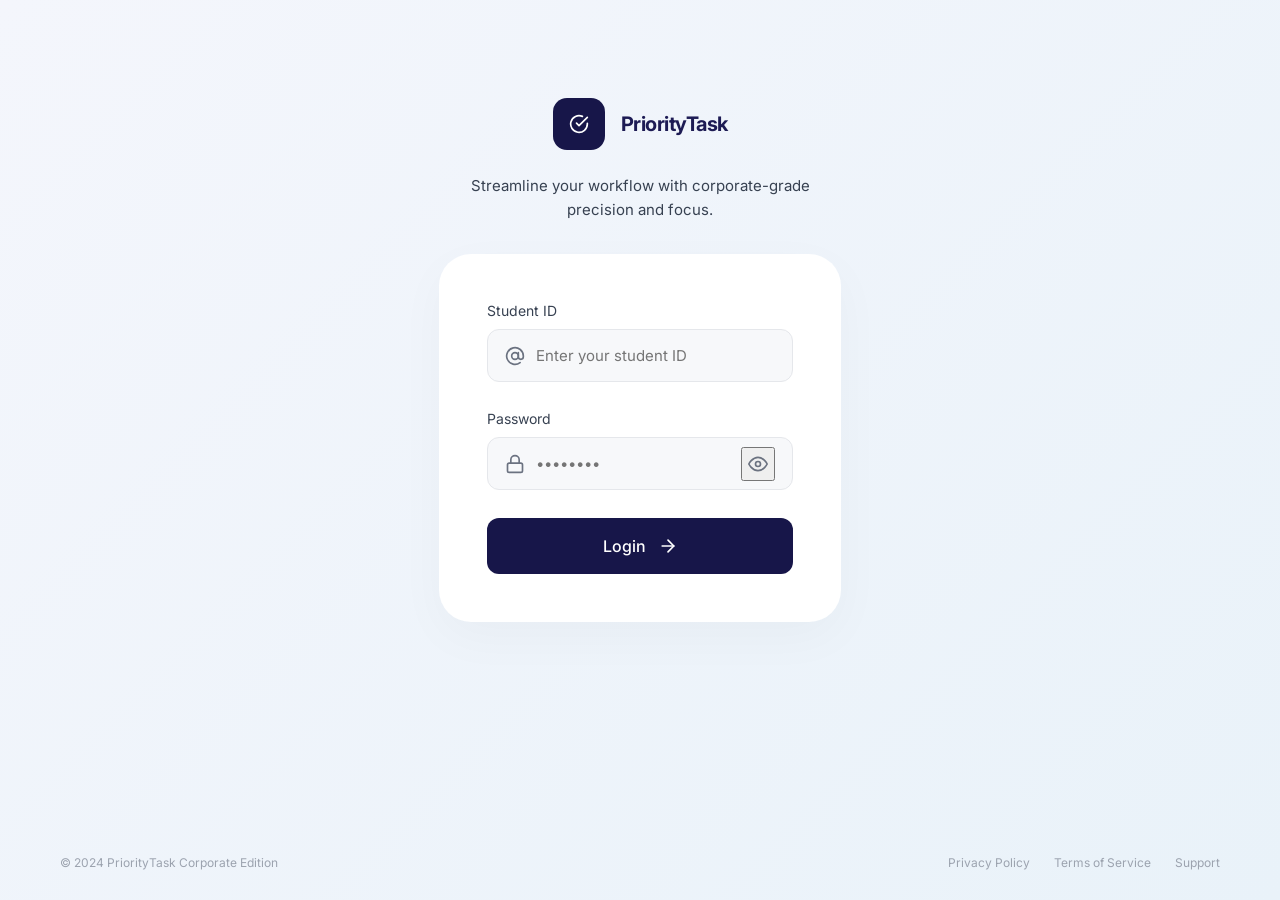
==== commit def1d02e: "Have bug in get moodle_user_id" ====
--- a/frontend/alerts.html
+++ b/frontend/alerts.html
@@ -114,5 +114,15 @@
         </a>
     </nav>
 
+<script>
+    const isLoggedIn = sessionStorage.getItem("is_logged_in") === "true";
+
+    if (isLoggedIn) {
+        console.log("user logged in");
+    } else {
+        window.location.href = "index.html";
+    }
+</script>
+
 </body>
 </html>
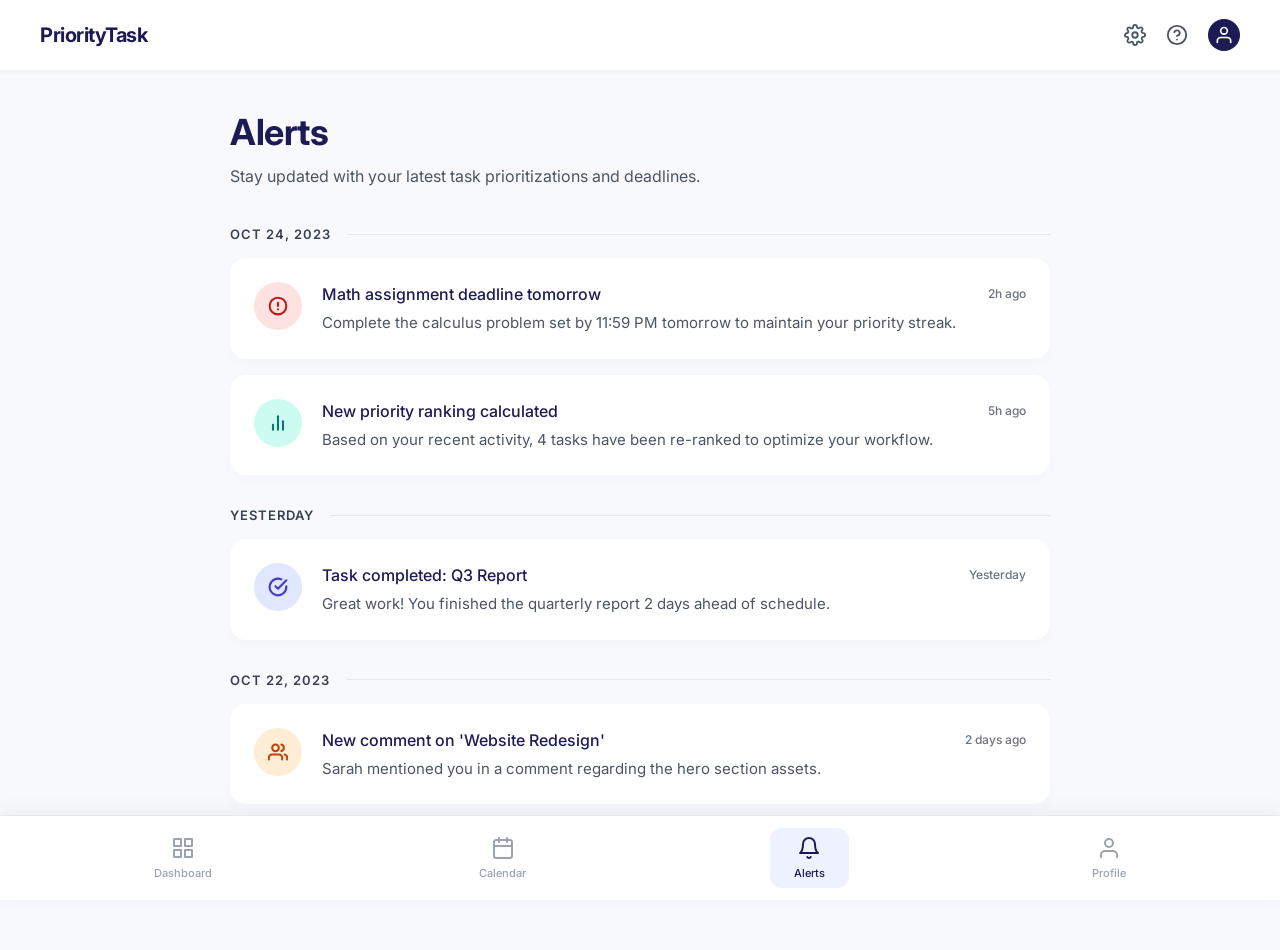
==== commit b8f0683f: "new front" ====
--- a/frontend/alerts.html
+++ b/frontend/alerts.html
@@ -5,7 +5,7 @@
     <meta name="viewport" content="width=device-width, initial-scale=1.0">
     <title>PriorityTask - Alerts</title>
     <link href="https://fonts.googleapis.com/css2?family=Inter:wght@400;500;600;700&display=swap" rel="stylesheet">
-    <link rel="stylesheet" href="css/style.css">
+    <link rel="stylesheet" href="css/alart_style.css">
 </head>
 <body>
 
@@ -114,15 +114,5 @@
         </a>
     </nav>
 
-<script>
-    const isLoggedIn = sessionStorage.getItem("is_logged_in") === "true";
-
-    if (isLoggedIn) {
-        console.log("user logged in");
-    } else {
-        window.location.href = "index.html";
-    }
-</script>
-
 </body>
 </html>
--- a/frontend/css/alart_style.css
+++ b/frontend/css/alart_style.css
@@ -0,0 +1,238 @@
+
+/*________________________alerts page_______________________*/
+/* ================= Reset & Base Styles ================= */
+* {
+    box-sizing: border-box;
+    margin: 0;
+    padding: 0;
+    font-family: 'Inter', sans-serif;
+}
+
+body {
+    background-color: #f8f9fc;
+    color: #1f2937;
+    min-height: 100vh;
+    padding-bottom: 90px;
+}
+
+/* ================= Top Navigation ================= */
+.top-nav {
+    width: 100%;
+    background-color: #ffffff;
+    height: 70px;
+    display: flex;
+    align-items: center;
+    justify-content: space-between;
+    padding: 0 40px;
+    box-shadow: 0 1px 5px rgba(0,0,0,0.05);
+    position: sticky;
+    top: 0;
+    z-index: 10;
+}
+
+.logo-text {
+    font-size: 20px;
+    font-weight: 700;
+    color: #1d1b54;
+    letter-spacing: -0.5px;
+}
+
+.nav-icons {
+    display: flex;
+    align-items: center;
+    gap: 20px;
+    color: #4b5563;
+}
+
+.icon-btn {
+    cursor: pointer;
+    display: flex;
+    align-items: center;
+    justify-content: center;
+    transition: color 0.2s;
+}
+
+.icon-btn:hover {
+    color: #1d1b54;
+}
+
+.profile-avatar {
+    width: 32px;
+    height: 32px;
+    background-color: #1d1b54;
+    border-radius: 50%;
+    display: flex;
+    align-items: center;
+    justify-content: center;
+    color: #ffffff;
+    cursor: pointer;
+    overflow: hidden;
+}
+
+/* ================= Main Container ================= */
+.container {
+    max-width: 860px; /* บีบให้แคบกว่าหน้า Dashboard ให้อ่านง่าย */
+    margin: 0 auto;
+    padding: 40px 20px;
+}
+
+.page-header {
+    margin-bottom: 40px;
+}
+
+.page-title {
+    font-size: 36px;
+    color: #1d1b54;
+    font-weight: 700;
+    margin-bottom: 12px;
+    letter-spacing: -0.5px;
+}
+
+.page-subtitle {
+    font-size: 16px;
+    color: #4b5563;
+}
+
+/* ================= Date Divider ================= */
+.date-divider {
+    display: flex;
+    align-items: center;
+    gap: 16px;
+    margin: 32px 0 16px 0;
+}
+
+.date-text {
+    font-size: 13px;
+    font-weight: 600;
+    color: #374151;
+    text-transform: uppercase;
+    letter-spacing: 1px;
+}
+
+.date-line {
+    flex-grow: 1;
+    height: 1px;
+    background-color: #e5e7eb;
+}
+
+/* ================= Alert Cards ================= */
+.alert-card {
+    background-color: #ffffff;
+    border-radius: 16px;
+    padding: 24px;
+    margin-bottom: 16px;
+    box-shadow: 0 4px 15px rgba(0, 0, 0, 0.02);
+    display: flex;
+    gap: 20px;
+    align-items: flex-start;
+    transition: transform 0.2s ease, box-shadow 0.2s ease;
+}
+
+.alert-card:hover {
+    transform: translateY(-2px);
+    box-shadow: 0 8px 25px rgba(0, 0, 0, 0.04);
+}
+
+.alert-icon-box {
+    width: 48px;
+    height: 48px;
+    border-radius: 50%;
+    display: flex;
+    align-items: center;
+    justify-content: center;
+    flex-shrink: 0;
+}
+
+/* Alert Colors */
+.bg-red { background-color: #fee2e2; color: #b91c1c; }
+.bg-teal { background-color: #ccfbf1; color: #0f766e; }
+.bg-purple { background-color: #e0e7ff; color: #4338ca; }
+.bg-orange { background-color: #ffedd5; color: #c2410c; }
+
+.alert-content {
+    flex-grow: 1;
+}
+
+.alert-title {
+    font-size: 16px;
+    font-weight: 500;
+    color: #1d1b54;
+    margin-bottom: 8px;
+    margin-top: 2px;
+}
+
+.alert-desc {
+    font-size: 15px;
+    color: #4b5563;
+    line-height: 1.5;
+}
+
+.alert-time {
+    font-size: 12px;
+    color: #6b7280;
+    font-weight: 500;
+    white-space: nowrap;
+    margin-top: 4px;
+}
+
+/* ================= Bottom Navigation ================= */
+.bottom-nav {
+    position: fixed;
+    bottom: 0;
+    left: 0;
+    width: 100%;
+    background-color: #ffffff;
+    display: flex;
+    align-items: center;
+    justify-content: space-around;
+    padding: 12px 20px;
+    border-top: 1px solid #e5e7eb;
+    box-shadow: 0 -4px 20px rgba(0, 0, 0, 0.05);
+    z-index: 50;
+}
+
+.nav-item {
+    display: flex;
+    flex-direction: column;
+    align-items: center;
+    justify-content: center;
+    gap: 6px;
+    color: #9ca3af;
+    cursor: pointer;
+    font-size: 11px;
+    font-weight: 500;
+    padding: 8px 24px;
+    border-radius: 12px;
+    transition: all 0.2s;
+    text-decoration: none; 
+}
+
+.nav-item.active {
+    background-color: #eef2ff;
+    color: #1d1b54;
+}
+
+.nav-item.active svg {
+    color: #1d1b54;
+}
+
+.nav-item:hover:not(.active) {
+    color: #4b5563;
+}
+
+/* ================= Responsive ================= */
+@media (max-width: 768px) {
+    .top-nav { padding: 0 20px; }
+    .bottom-nav { padding: 12px 10px; }
+    .nav-item { padding: 8px 12px; }
+    .alert-card {
+        flex-direction: column;
+        position: relative;
+    }
+    .alert-time {
+        position: absolute;
+        top: 24px;
+        right: 24px;
+    }
+}
+
